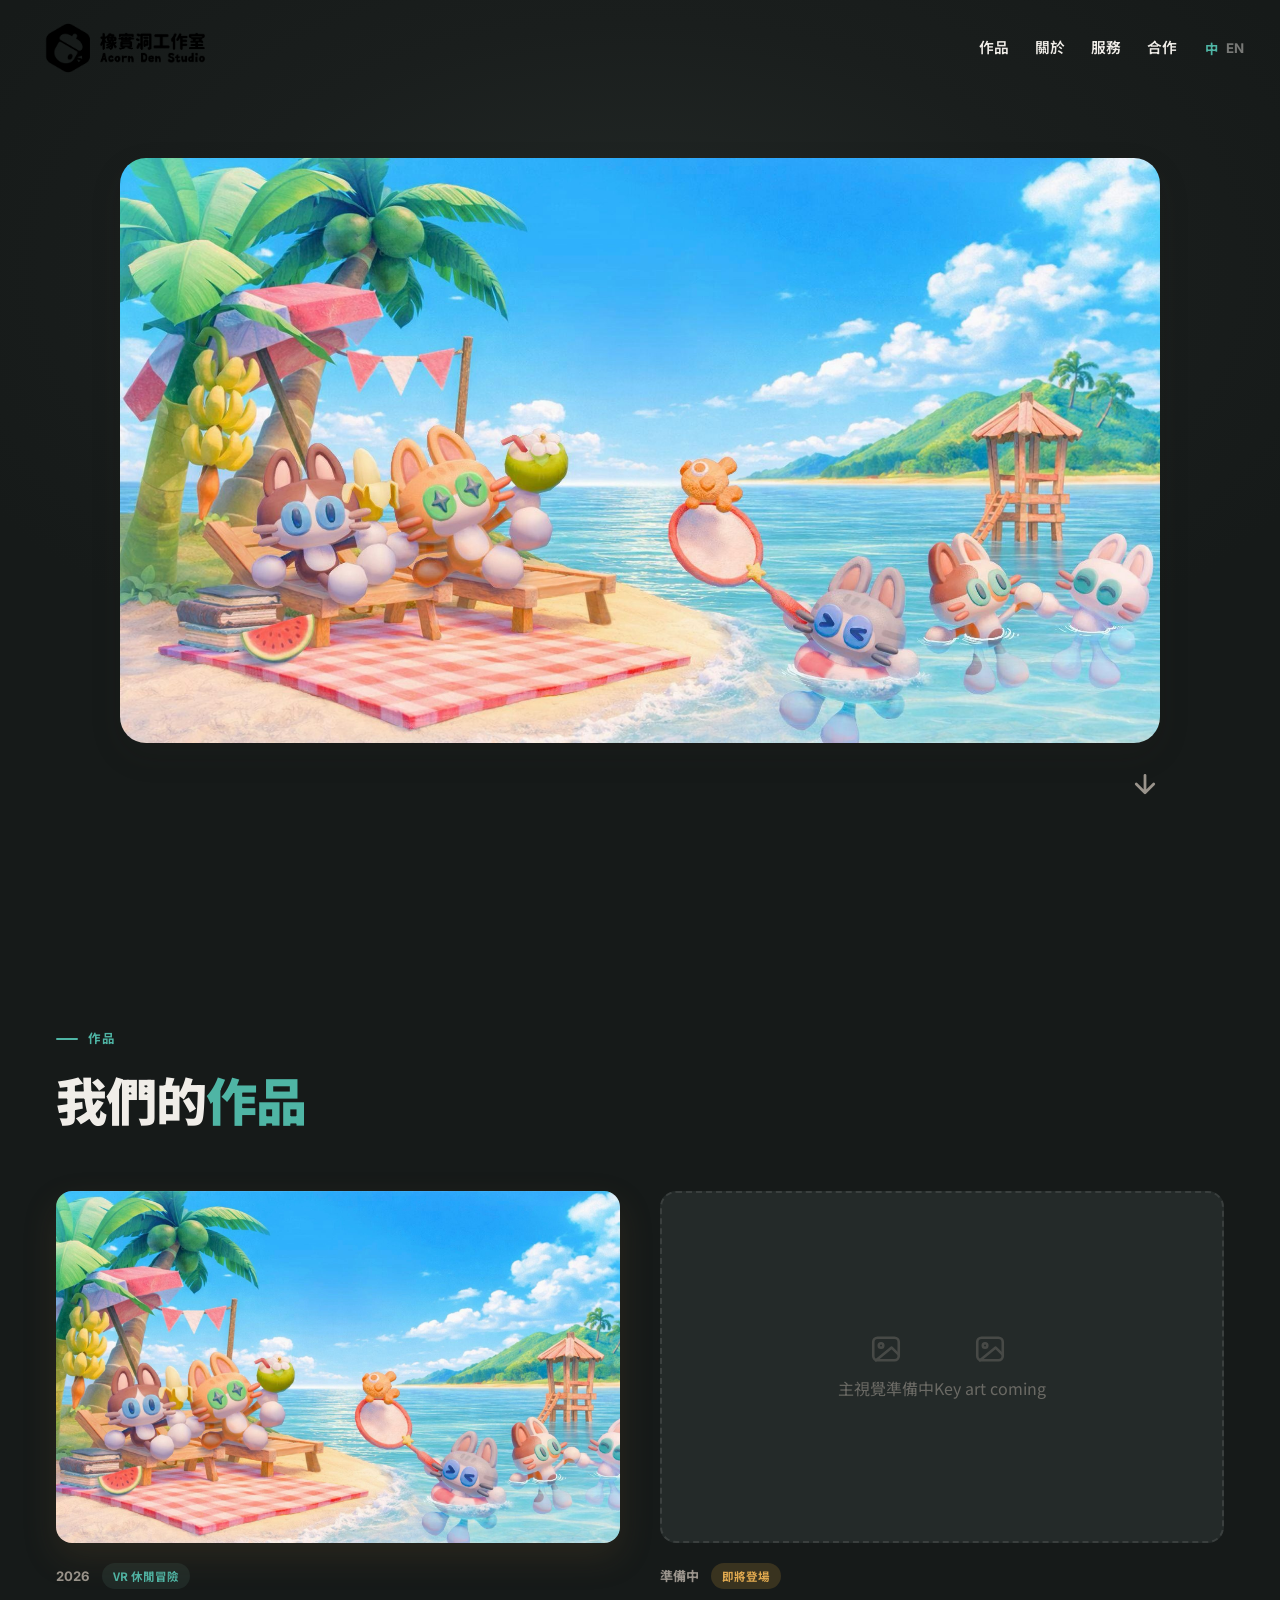
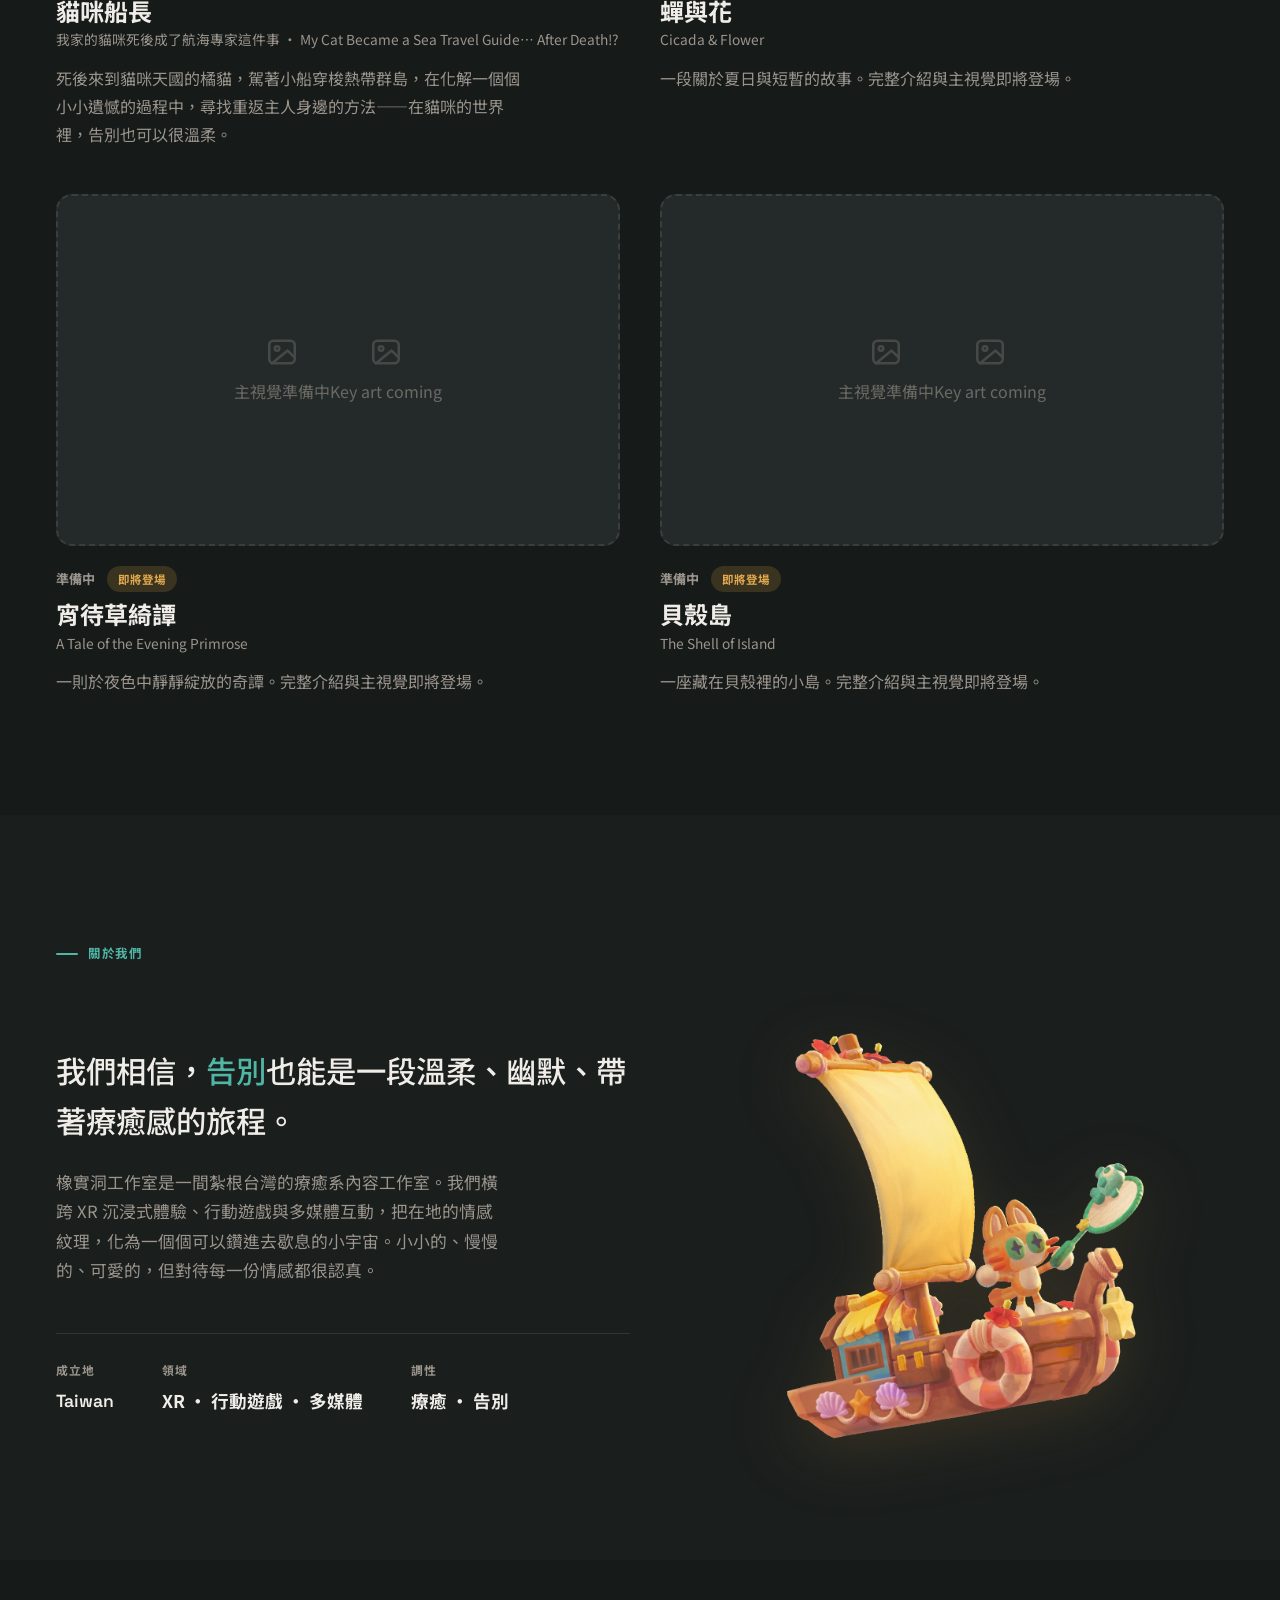
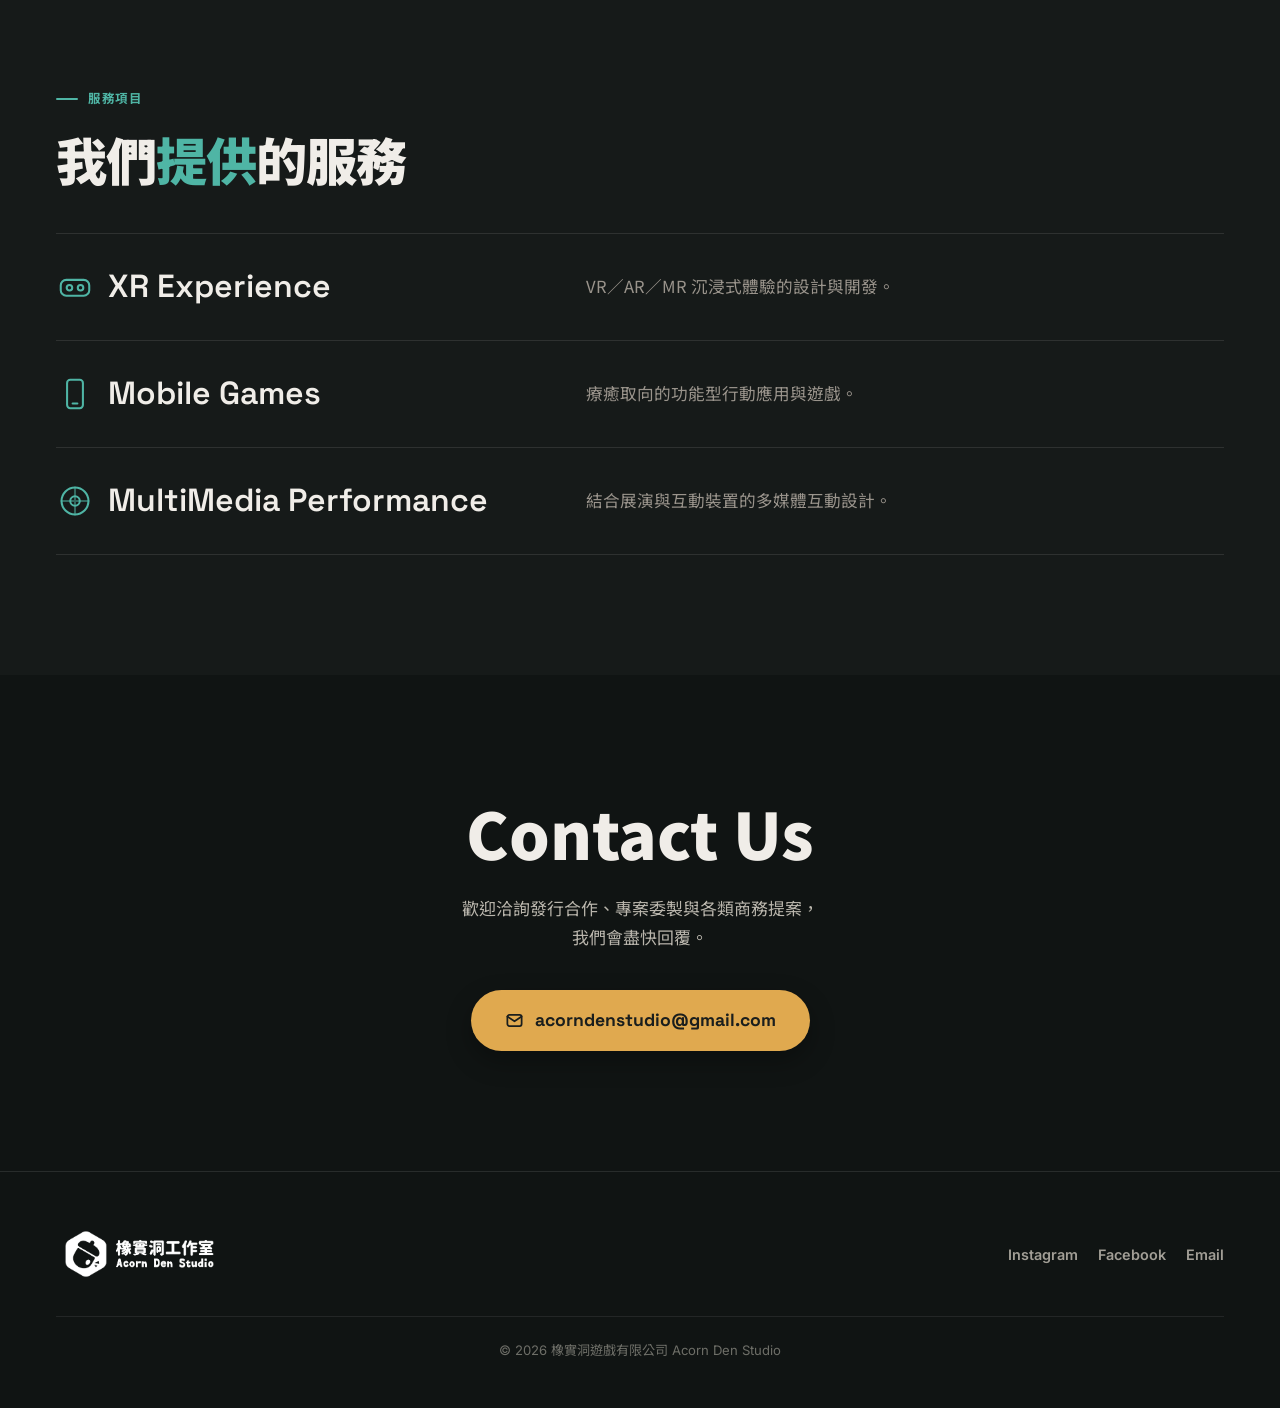
==== index.html @ 554ef085 "first upload" ====
<!DOCTYPE html>
<html lang="zh-Hant">
<head>
<meta charset="UTF-8">
<meta name="viewport" content="width=device-width, initial-scale=1.0">
<title>橡實洞工作室 Acorn Den Studio</title>
<link rel="preconnect" href="https://fonts.googleapis.com">
<link rel="preconnect" href="https://fonts.gstatic.com" crossorigin>
<link href="https://fonts.googleapis.com/css2?family=Space+Grotesk:wght@400;500;600;700&family=Inter:wght@400;500;600;700&family=Noto+Sans+TC:wght@400;500;700;900&display=swap" rel="stylesheet">
<style>
  :root{
    --clay:#1A1E1D;
    --clay-deep:#161A19;
    --card:#242A29;
    --ink:#F0EDE8;
    --ink-soft:#9A948C;
    --coral:#4FB5A5;
    --sea:#4FB5A5;
    --sun:#E0A94F;
    --line:rgba(255,255,255,.10);
    --disp:"Space Grotesk","Noto Sans TC",sans-serif;
    --han:"Noto Sans TC","Inter",sans-serif;
    --body:"Inter","Noto Sans TC",sans-serif;
  }
  *{margin:0;padding:0;box-sizing:border-box}
  html{scroll-behavior:smooth}
  body{font-family:var(--body);background:var(--clay);color:var(--ink);line-height:1.75;-webkit-font-smoothing:antialiased;overflow-x:hidden}
  .zh{font-family:var(--han)}
  h2.big.zh,h2.big .zh{font-family:var(--han);font-weight:900;letter-spacing:-.02em}
  .works-title.zh,.works-title .zh{font-family:var(--han);font-weight:900}
  .work h3.zh,.srow h3.zh{font-family:var(--han);font-weight:700}
  .about-meta .v.zh{font-family:var(--han);font-weight:900}
  .contact h2.zh{font-family:var(--han);font-weight:900}
  body[data-lang="en"] .zh{display:none}
  body[data-lang="zh"] .en{display:none}
  body[data-lang="en"]{font-family:var(--body)}
  ::selection{background:var(--coral);color:#fff}
  a{color:inherit;text-decoration:none}
  h1,h2,h3{line-height:1.18;font-weight:600}
  .wrap{max-width:1240px;margin:0 auto;padding:0 36px}

  /* NAV */
  nav{position:fixed;top:0;left:0;right:0;z-index:100;padding:18px 36px;transition:background .4s,box-shadow .4s,padding .4s}
  nav.solid{background:rgba(26,30,29,.85);backdrop-filter:blur(10px);box-shadow:0 1px 0 var(--line);padding:12px 36px}
  .nav-inner{width:min(100%,1296px);margin:0 auto;display:flex;align-items:center;justify-content:space-between}
  .brand img{height:60px;width:auto;display:block;transition:height .4s}
  nav.solid .brand img{height:48px}
  .nav-r{display:flex;align-items:center;gap:28px}
  .nav-links{display:flex;gap:26px}
  .nav-links a{font-weight:600;font-size:.92rem;color:var(--ink);position:relative;padding:3px 0}
  .nav-links a::after{content:"";position:absolute;left:0;bottom:-1px;width:0;height:2px;background:var(--coral);border-radius:2px;transition:width .3s}
  .nav-links a:hover::after{width:100%}
  .lang{display:flex;gap:8px;font-weight:700;font-size:.82rem}
  .lang button{background:none;border:none;cursor:pointer;color:var(--ink);opacity:.45;font-family:var(--body);font-weight:700;padding:0;transition:opacity .25s}
  .lang button.on{opacity:1;color:var(--coral)}

  /* HERO：中央大圖，靠近標題列 */
  .hero{
    min-height:100vh;display:flex;flex-direction:column;align-items:center;justify-content:center;
    padding:96px 36px 40px;position:relative;
    background:
      radial-gradient(60% 50% at 50% 30%, #232927 0%, var(--clay) 55%, var(--clay-deep) 100%);
  }
  .hero-stage{width:min(100%,1040px);margin:0 auto}
  /* 中央大圖 */
  .showcase{
    position:relative;width:100%;border-radius:26px;overflow:hidden;
    box-shadow:0 12px 32px rgba(51,39,30,.12);
    aspect-ratio:16/9;
    background:#8fcfe8 url('assets/captain_cat_beach.png') center/cover no-repeat;
  }
  .showcase .sc-logo{position:absolute;left:5.5%;bottom:11%;width:min(36%,340px);z-index:2;filter:drop-shadow(0 4px 14px rgba(30,20,14,.45))}
  /* 下滑箭頭，靠圖右邊，不圈起來 */
  .hero-arrow{display:flex;justify-content:flex-end;margin-top:26px}
  .hero-arrow a{display:inline-flex;color:var(--ink-soft);transition:color .3s,transform .3s}
  .hero-arrow a:hover{color:var(--coral);transform:translateY(3px)}
  .hero-arrow svg{width:30px;height:30px;animation:bob 1.9s ease-in-out infinite}
  @keyframes bob{0%,100%{transform:translateY(0)}50%{transform:translateY(5px)}}

  /* 段落骨架 */
  .sec{padding:120px 0;position:relative}
  .kicker{display:inline-flex;align-items:center;gap:10px;font-weight:700;font-size:.78rem;letter-spacing:.14em;text-transform:uppercase;color:var(--coral);margin-bottom:1.2rem}
  .kicker::before{content:"";width:22px;height:2px;background:var(--coral);border-radius:2px}
  h2.big{font-family:var(--disp);font-size:clamp(2rem,4vw,3.2rem);font-weight:600;letter-spacing:-.03em}
  h2.big.zh,h2.big .zh{font-family:var(--han)}
  h2.big .accent{color:var(--coral)}

  /* WORKS：四格兩兩並排（參考 Rayark News 排版） */
  .works{background:var(--clay-deep)}
  .works-head{margin-bottom:56px}
  .works-title{font-family:var(--disp);font-size:clamp(3rem,7vw,5.6rem);font-weight:700;letter-spacing:-.02em;line-height:1}
  .works-title.zh,.works-title .zh{font-family:var(--han)}
  .work-grid{display:grid;grid-template-columns:1fr 1fr;gap:46px 40px}
  .work{display:flex;flex-direction:column}
  .work-thumb{width:100%;aspect-ratio:16/10;border-radius:16px;overflow:hidden;position:relative;box-shadow:0 14px 34px rgba(120,90,50,.2);transition:transform .4s cubic-bezier(.34,1.3,.64,1),box-shadow .4s}
  .work:hover .work-thumb{transform:translateY(-6px);box-shadow:0 22px 44px rgba(120,90,50,.3)}
  .work-thumb .img{position:absolute;inset:0;background-size:cover;background-position:center}
  .work-thumb.cc .img{background-image:url('assets/captain_cat_beach.png');background-color:#8fcfe8}
  .work-thumb .logo-on{position:absolute;left:6%;bottom:9%;width:min(46%,220px);z-index:2;filter:drop-shadow(0 3px 10px rgba(30,20,14,.4))}
  /* 待製作縮圖 */
  .work-thumb.tba{background:var(--card);border:2px dashed var(--line);display:flex;align-items:center;justify-content:center;box-shadow:none}
  .work:hover .work-thumb.tba{transform:translateY(-6px);border-color:var(--coral)}
  .work-thumb.tba .ph{font-family:var(--han);color:var(--ink-soft);opacity:.6;font-size:1rem;display:flex;flex-direction:column;align-items:center;gap:8px}
  .work-thumb.tba .ph svg{width:34px;height:34px;opacity:.5}

  .work-meta{display:flex;align-items:center;gap:12px;margin-top:20px;margin-bottom:8px}
  .work-meta .date{font-weight:700;font-size:.82rem;color:var(--ink-soft)}
  .work-meta .tag{font-weight:700;font-size:.72rem;color:var(--sea);background:rgba(94,140,125,.14);padding:3px 11px;border-radius:100px}
  .work-meta .tag.soon{color:var(--sun);background:rgba(240,178,63,.16)}
  .work h3{font-family:var(--disp);font-size:1.5rem;font-weight:700;margin-bottom:2px}
  .work h3.zh{font-family:var(--han)}
  .work .romaji{font-family:var(--han);font-size:.86rem;color:var(--ink-soft);margin-bottom:12px}
  .work .desc{color:var(--ink-soft);font-size:1rem;max-width:52ch}

  /* ABOUT */
  .about-grid{display:grid;grid-template-columns:1.1fr 1fr;gap:72px;align-items:center;margin-top:2.4rem}
  .about-lead{font-family:var(--han);font-size:clamp(1.35rem,2.4vw,1.9rem);line-height:1.65;font-weight:500}
  body[data-lang="en"] .about-lead{font-family:var(--disp);font-weight:500}
  .about-lead .hl{color:var(--coral)}
  .about-grid p.sub{color:var(--ink-soft);font-size:1.05rem;margin-top:1.4rem;max-width:50ch}
  .about-visual{display:flex;justify-content:center}
  .about-char{width:min(82%,380px);filter:drop-shadow(0 18px 30px rgba(120,90,50,.3));animation:bobf 6s ease-in-out infinite}
  @keyframes bobf{0%,100%{transform:translateY(0)}50%{transform:translateY(-12px)}}
  .about-meta{display:flex;gap:48px;flex-wrap:wrap;margin-top:3rem;padding-top:26px;border-top:1px solid var(--line)}
  .about-meta .k{font-size:.74rem;letter-spacing:.1em;text-transform:uppercase;color:var(--ink-soft);font-weight:700;margin-bottom:5px}
  .about-meta .v{font-family:var(--disp);font-weight:600;font-size:1.1rem}
  .about-meta .v.zh{font-family:var(--han);font-weight:700}

  /* STUDIO */
  .studio-list{margin-top:2.4rem}
  .srow{display:grid;grid-template-columns:1fr 1.3fr;gap:40px;align-items:center;padding:34px 0;border-top:1px solid var(--line);transition:padding-left .35s}
  .srow:last-child{border-bottom:1px solid var(--line)}
  .srow:hover{padding-left:12px}
  .srow h3{font-family:var(--disp);font-size:clamp(1.4rem,2.6vw,2rem);font-weight:600;display:flex;align-items:center;gap:14px}
  .srow h3.zh{font-family:var(--han)}
  .srow h3 .ic{width:38px;height:38px;flex:none;color:var(--coral)}
  .srow p{color:var(--ink-soft);font-size:1.04rem;max-width:46ch}

  /* CONTACT */
  .contact{background:#101413;color:var(--ink);text-align:center}
  .contact h2{font-family:var(--disp);font-size:clamp(2.2rem,5vw,4rem);font-weight:700;margin-bottom:1.4rem;color:var(--ink)}
  .contact h2.zh{font-family:var(--han)}
  .contact h2 .sun{color:var(--sun)}
  .contact p{color:rgba(251,244,231,.72);max-width:40ch;margin:0 auto 2.4rem;font-size:1.06rem}
  .contact .mail{display:inline-flex;align-items:center;gap:11px;background:var(--sun);color:#1A1E1D;font-family:var(--disp);font-weight:700;font-size:1.1rem;padding:15px 34px;border-radius:100px;transition:transform .35s cubic-bezier(.34,1.5,.64,1),box-shadow .35s;box-shadow:0 10px 26px rgba(0,0,0,.3)}
  .contact .mail:hover{transform:translateY(-3px);box-shadow:0 16px 34px rgba(0,0,0,.4)}
  .contact .mail svg{width:19px;height:19px}

  /* FOOTER */
  footer{background:#101413;padding:54px 0 46px;border-top:1px solid rgba(255,255,255,.1)}
  .foot{display:flex;justify-content:space-between;align-items:center;flex-wrap:wrap;gap:24px}
  .foot .flogo img{height:56px;width:auto;display:block}
  .foot .social{display:flex;gap:20px}
  .foot .social a{color:rgba(251,244,231,.62);font-size:.9rem;font-weight:600;transition:color .25s}
  .foot .social a:hover{color:var(--sun)}
  .foot .copy{color:rgba(251,244,231,.4);font-size:.82rem;width:100%;text-align:center;margin-top:10px;border-top:1px solid rgba(255,255,255,.08);padding-top:22px}

  .reveal{opacity:0;transform:translateY(28px);transition:opacity .9s ease,transform .9s cubic-bezier(.22,.61,.36,1)}
  .reveal.in{opacity:1;transform:none}
  .reveal.delay{transition-delay:.16s}

  @media(max-width:880px){
    nav,.wrap{padding-left:20px;padding-right:20px}
    .nav-links{display:none}
    .sec{padding:80px 0}
    .showcase{aspect-ratio:4/3}
    .work-grid{grid-template-columns:1fr;gap:40px}
    .about-grid{grid-template-columns:1fr;gap:40px}
    .about-visual{order:-1}
    .srow{grid-template-columns:1fr;gap:10px}
  }
  @media(prefers-reduced-motion:reduce){*{animation:none!important;scroll-behavior:auto!important}.reveal{opacity:1;transform:none;transition:none}}
  :focus-visible{outline:3px solid var(--coral);outline-offset:3px;border-radius:5px}
</style>
</head>
<body data-lang="zh">

<nav id="nav">
  <div class="nav-inner">
  <a href="#top" class="brand">
    <img id="navlogo" src="assets/logo_h_dark.png" alt="橡實洞工作室 Acorn Den Studio">
  </a>
  <div class="nav-r">
    <div class="nav-links">
      <a href="#works"><span class="zh">作品</span><span class="en">Works</span></a>
      <a href="#about"><span class="zh">關於</span><span class="en">About</span></a>
      <a href="#studio"><span class="zh">服務</span><span class="en">Studio</span></a>
      <a href="#contact"><span class="zh">合作</span><span class="en">Contact</span></a>
    </div>
    <div class="lang">
      <button id="z" class="on" onclick="setLang('zh')">中</button>
      <button id="e" onclick="setLang('en')">EN</button>
    </div>
  </div>
  </div>
</nav>

<!-- ===== HERO：中央大圖 ===== -->
<header class="hero" id="top">
  <div class="hero-stage">
    <div class="showcase reveal"></div>
    <div class="hero-arrow">
      <a href="#works" aria-label="往下看作品">
        <svg viewBox="0 0 24 24" fill="none" stroke="currentColor" stroke-width="2.2" stroke-linecap="round" stroke-linejoin="round"><path d="M12 5v14M19 12l-7 7-7-7"/></svg>
      </a>
    </div>
  </div>
</header>

<!-- ===== WORKS：四格兩兩並排 ===== -->
<section class="sec works" id="works">
  <div class="wrap">
    <div class="works-head reveal">
      <span class="kicker"><span class="zh">作品</span><span class="en">Works</span></span>
      <h2 class="big"><span class="zh">我們的<span class="accent">作品</span></span><span class="en">Our <span class="accent">Works</span></span></h2>
    </div>

    <div class="work-grid">
      <!-- 1. 貓咪船長 -->
      <article class="work reveal">
        <div class="work-thumb cc"><div class="img"></div><img class="logo-on" src="assets/captain_cat_logo_shadow.png" alt=""></div>
        <div class="work-meta"><span class="date">2026</span><span class="tag zh">VR 休閒冒險</span><span class="tag en">VR Cozy Adventure</span></div>
        <h3 class="zh">貓咪船長</h3><h3 class="en">Captain Cat</h3>
        <p class="romaji">我家的貓咪死後成了航海專家這件事 · My Cat Became a Sea Travel Guide… After Death!?</p>
        <p class="desc zh">死後來到貓咪天國的橘貓，駕著小船穿梭熱帶群島，在化解一個個小小遺憾的過程中，尋找重返主人身邊的方法——在貓咪的世界裡，告別也可以很溫柔。</p>
        <p class="desc en">An orange cat wakes in a sun-soaked feline heaven and sails between tropical islands, easing one small regret after another — searching for the way home. Here, even goodbye can be gentle.</p>
      </article>

      <!-- 2. 蟬與花 -->
      <article class="work reveal">
        <div class="work-thumb tba"><span class="ph zh"><svg viewBox="0 0 24 24" fill="none" stroke="currentColor" stroke-width="1.8" stroke-linecap="round" stroke-linejoin="round"><rect x="3" y="4" width="18" height="16" rx="3"/><circle cx="8.5" cy="9.5" r="1.6"/><path d="M21 16l-5-5L5 20"/></svg>主視覺準備中</span><span class="ph en"><svg viewBox="0 0 24 24" fill="none" stroke="currentColor" stroke-width="1.8" stroke-linecap="round" stroke-linejoin="round"><rect x="3" y="4" width="18" height="16" rx="3"/><circle cx="8.5" cy="9.5" r="1.6"/><path d="M21 16l-5-5L5 20"/></svg>Key art coming</span></div>
        <div class="work-meta"><span class="date zh">準備中</span><span class="date en">In progress</span><span class="tag soon zh">即將登場</span><span class="tag soon en">Coming soon</span></div>
        <h3 class="zh">蟬與花</h3><h3 class="en">Cicada &amp; Flower</h3>
        <p class="romaji">Cicada &amp; Flower</p>
        <p class="desc zh">一段關於夏日與短暫的故事。完整介紹與主視覺即將登場。</p>
        <p class="desc en">A story about summer, and things that don't last. Full details and key art coming soon.</p>
      </article>

      <!-- 3. 宵待草綺譚 -->
      <article class="work reveal">
        <div class="work-thumb tba"><span class="ph zh"><svg viewBox="0 0 24 24" fill="none" stroke="currentColor" stroke-width="1.8" stroke-linecap="round" stroke-linejoin="round"><rect x="3" y="4" width="18" height="16" rx="3"/><circle cx="8.5" cy="9.5" r="1.6"/><path d="M21 16l-5-5L5 20"/></svg>主視覺準備中</span><span class="ph en"><svg viewBox="0 0 24 24" fill="none" stroke="currentColor" stroke-width="1.8" stroke-linecap="round" stroke-linejoin="round"><rect x="3" y="4" width="18" height="16" rx="3"/><circle cx="8.5" cy="9.5" r="1.6"/><path d="M21 16l-5-5L5 20"/></svg>Key art coming</span></div>
        <div class="work-meta"><span class="date zh">準備中</span><span class="date en">In progress</span><span class="tag soon zh">即將登場</span><span class="tag soon en">Coming soon</span></div>
        <h3 class="zh">宵待草綺譚</h3><h3 class="en">Yoimachigusa</h3>
        <p class="romaji">A Tale of the Evening Primrose</p>
        <p class="desc zh">一則於夜色中靜靜綻放的奇譚。完整介紹與主視覺即將登場。</p>
        <p class="desc en">A strange, tender tale that blooms only after dark. Full details and key art coming soon.</p>
      </article>

      <!-- 4. 貝殼島 -->
      <article class="work reveal">
        <div class="work-thumb tba"><span class="ph zh"><svg viewBox="0 0 24 24" fill="none" stroke="currentColor" stroke-width="1.8" stroke-linecap="round" stroke-linejoin="round"><rect x="3" y="4" width="18" height="16" rx="3"/><circle cx="8.5" cy="9.5" r="1.6"/><path d="M21 16l-5-5L5 20"/></svg>主視覺準備中</span><span class="ph en"><svg viewBox="0 0 24 24" fill="none" stroke="currentColor" stroke-width="1.8" stroke-linecap="round" stroke-linejoin="round"><rect x="3" y="4" width="18" height="16" rx="3"/><circle cx="8.5" cy="9.5" r="1.6"/><path d="M21 16l-5-5L5 20"/></svg>Key art coming</span></div>
        <div class="work-meta"><span class="date zh">準備中</span><span class="date en">In progress</span><span class="tag soon zh">即將登場</span><span class="tag soon en">Coming soon</span></div>
        <h3 class="zh">貝殼島</h3><h3 class="en">The Shell of Island</h3>
        <p class="romaji">The Shell of Island</p>
        <p class="desc zh">一座藏在貝殼裡的小島。完整介紹與主視覺即將登場。</p>
        <p class="desc en">A little island tucked inside a shell. Full details and key art coming soon.</p>
      </article>
    </div>
  </div>
</section>

<!-- ===== ABOUT ===== -->
<section class="sec" id="about">
  <div class="wrap">
    <span class="kicker reveal"><span class="zh">關於我們</span><span class="en">About us</span></span>
    <div class="about-grid">
      <div class="reveal">
        <p class="about-lead zh">我們相信，<span class="hl">告別</span>也能是一段溫柔、幽默、帶著療癒感的旅程。</p>
        <p class="about-lead en">We believe even a <span class="hl">farewell</span> can be tender, funny, and quietly healing.</p>
        <p class="sub zh">橡實洞工作室是一間紮根台灣的療癒系內容工作室。我們橫跨 XR 沉浸式體驗、行動遊戲與多媒體互動，把在地的情感紋理，化為一個個可以鑽進去歇息的小宇宙。小小的、慢慢的、可愛的，但對待每一份情感都很認真。</p>
        <p class="sub en">Acorn Den Studio is a healing-focused content studio rooted in Taiwan, working across XR experiences, mobile games, and multimedia. We turn local emotional texture into little worlds you can burrow into and rest — small, slow, adorable, yet serious about every feeling we hold.</p>
        <div class="about-meta">
          <div><div class="k zh">成立地</div><div class="k en">Based in</div><div class="v">Taiwan</div></div>
          <div><div class="k zh">領域</div><div class="k en">Field</div><div class="v zh">XR · 行動遊戲 · 多媒體</div><div class="v en">XR · Mobile · Multimedia</div></div>
          <div><div class="k zh">調性</div><div class="k en">Tone</div><div class="v zh">療癒 · 告別</div><div class="v en">Healing · Farewell</div></div>
        </div>
      </div>
      <div class="about-visual reveal delay">
        <img class="about-char" src="assets/captain_cat_char.png" alt="貓咪船長角色 / Captain Cat character">
      </div>
    </div>
  </div>
</section>

<!-- ===== STUDIO ===== -->
<section class="sec works" id="studio">
  <div class="wrap">
    <span class="kicker reveal"><span class="zh">服務項目</span><span class="en">What we do</span></span>
    <h2 class="big reveal"><span class="zh">我們<span class="accent">提供</span>的服務</span><span class="en">What we <span class="accent">offer</span></span></h2>
    <div class="studio-list reveal">
      <div class="srow">
        <h3><svg class="ic" viewBox="0 0 48 48" fill="none" stroke="currentColor" stroke-width="2.6" stroke-linecap="round" stroke-linejoin="round"><rect x="6" y="15" width="36" height="20" rx="7"/><circle cx="17" cy="25" r="3.5"/><circle cx="31" cy="25" r="3.5"/></svg>XR Experience</h3>
        <p class="zh">VR／AR／MR 沉浸式體驗的設計與開發。</p>
        <p class="en">Design and development of immersive VR / AR / MR experiences.</p>
      </div>
      <div class="srow">
        <h3><svg class="ic" viewBox="0 0 48 48" fill="none" stroke="currentColor" stroke-width="2.6" stroke-linecap="round" stroke-linejoin="round"><rect x="14" y="6" width="20" height="36" rx="4"/><path d="M21 36h6"/></svg>Mobile Games</h3>
        <p class="zh">療癒取向的功能型行動應用與遊戲。</p>
        <p class="en">Healing-oriented mobile games and functional apps.</p>
      </div>
      <div class="srow">
        <h3><svg class="ic" viewBox="0 0 48 48" fill="none" stroke="currentColor" stroke-width="2.6" stroke-linecap="round" stroke-linejoin="round"><circle cx="24" cy="24" r="17"/><path d="M24 7v34M7 24h34" opacity=".5"/><circle cx="24" cy="24" r="6"/></svg>MultiMedia Performance</h3>
        <p class="zh">結合展演與互動裝置的多媒體互動設計。</p>
        <p class="en">Multimedia and interactive design for exhibitions and live performance.</p>
      </div>
    </div>
  </div>
</section>

<!-- ===== CONTACT ===== -->
<section class="sec contact" id="contact">
  <div class="wrap reveal">
    <h2 class="en">Contact Us</h2>
    <h2 class="zh">Contact Us</h2>
    <p class="zh">歡迎洽詢發行合作、專案委製與各類商務提案，我們會盡快回覆。</p>
    <p class="en">For publishing, commissioned projects, and business enquiries — we'll get back to you shortly.</p>
    <a href="mailto:acorndenstudio@gmail.com" class="mail">
      <svg viewBox="0 0 24 24" fill="none" stroke="currentColor" stroke-width="2.2" stroke-linecap="round" stroke-linejoin="round"><rect x="3" y="5" width="18" height="14" rx="2.5"/><path d="M3 7l9 6 9-6"/></svg>
      acorndenstudio@gmail.com
    </a>
  </div>
</section>

<footer>
  <div class="wrap foot">
    <a href="#top" class="flogo"><img src="assets/logo_h_white.png" alt="橡實洞工作室 Acorn Den Studio"></a>
    <div class="social">
      <a href="#">Instagram</a><a href="#">Facebook</a><a href="mailto:acorndenstudio@gmail.com">Email</a>
    </div>
    <div class="copy">© 2026 橡實洞遊戲有限公司 Acorn Den Studio</div>
  </div>
</footer>

<script>
  const z=document.getElementById('z'), e=document.getElementById('e');
  function setLang(l){document.body.setAttribute('data-lang',l);document.documentElement.lang=(l==='zh')?'zh-Hant':'en';z.classList.toggle('on',l==='zh');e.classList.toggle('on',l==='en')}
  const nav=document.getElementById('nav');
  const sc=()=>nav.classList.toggle('solid',scrollY>40); addEventListener('scroll',sc); sc();
  const io=new IntersectionObserver(es=>{es.forEach(x=>{if(x.isIntersecting){x.target.classList.add('in');io.unobserve(x.target)}})},{threshold:.1,rootMargin:'0px 0px -7% 0px'});
  document.querySelectorAll('.reveal').forEach(el=>io.observe(el));
</script>
</body>
</html>
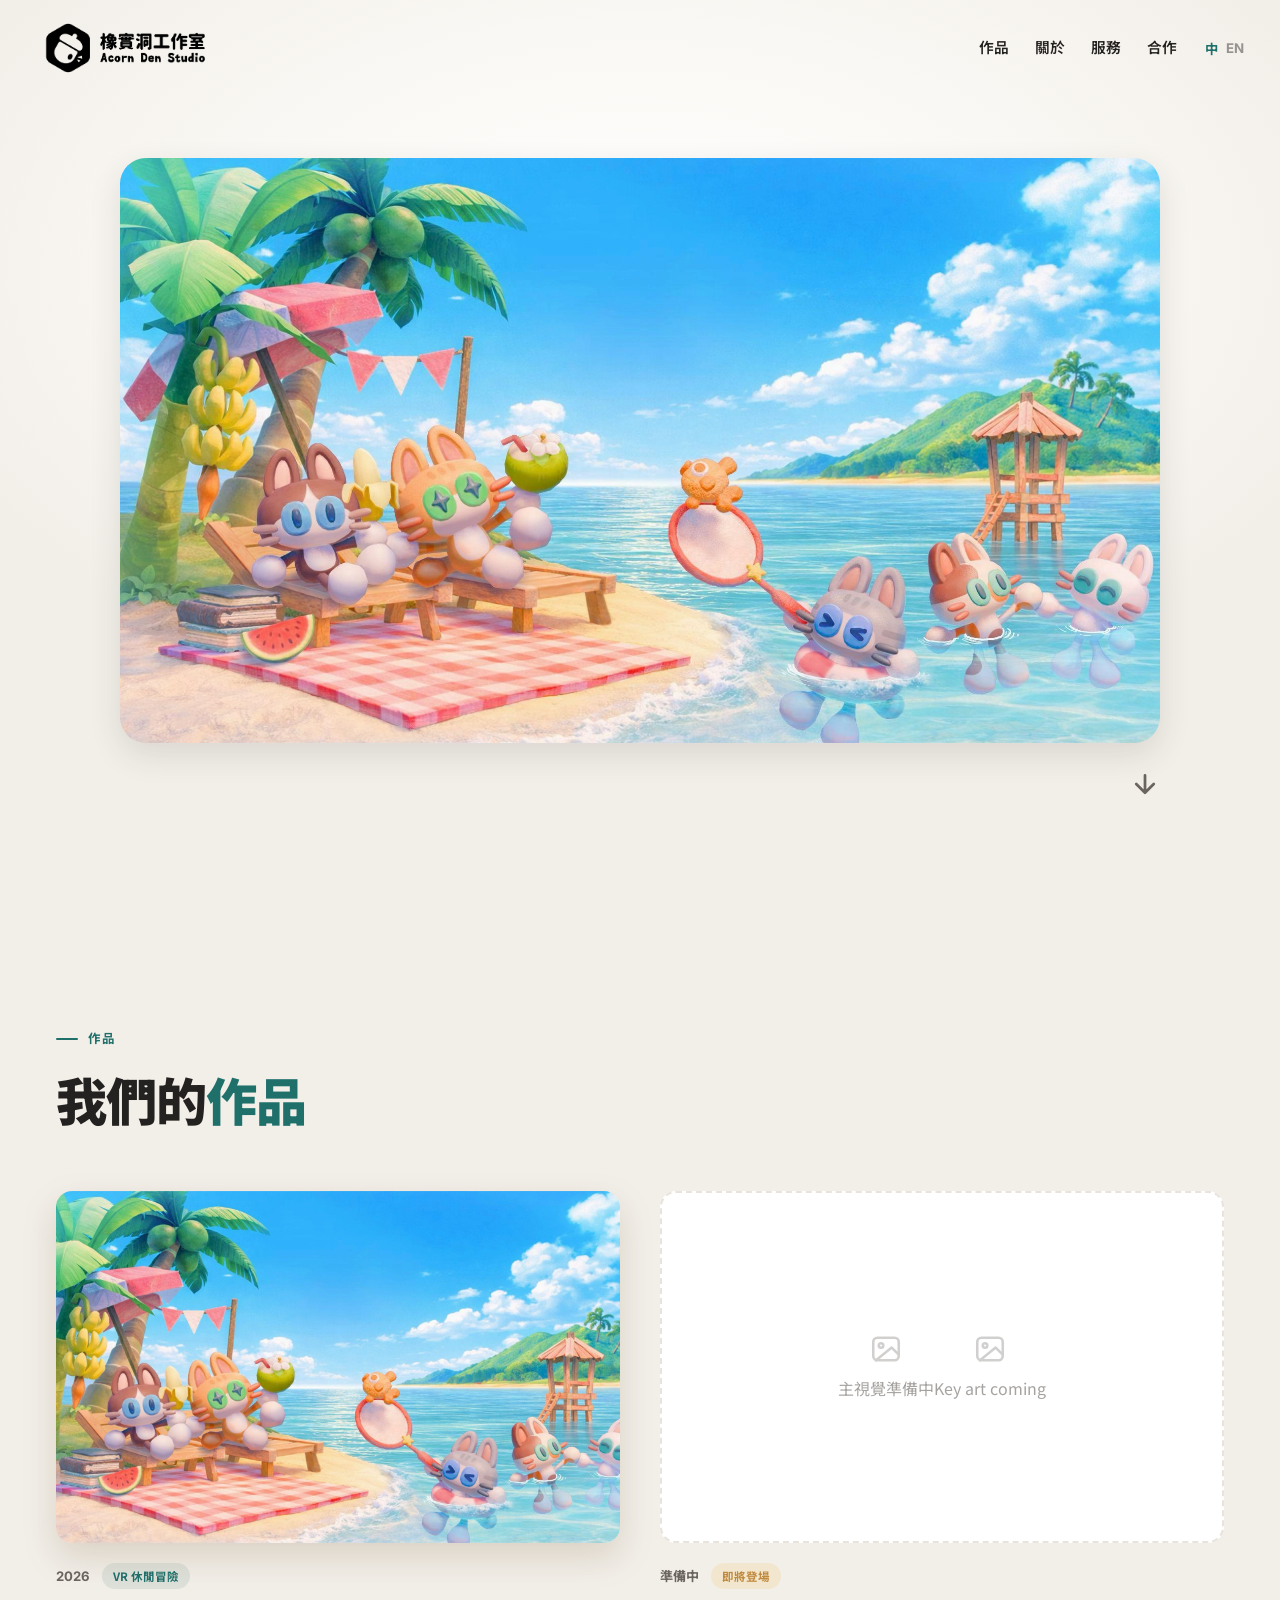
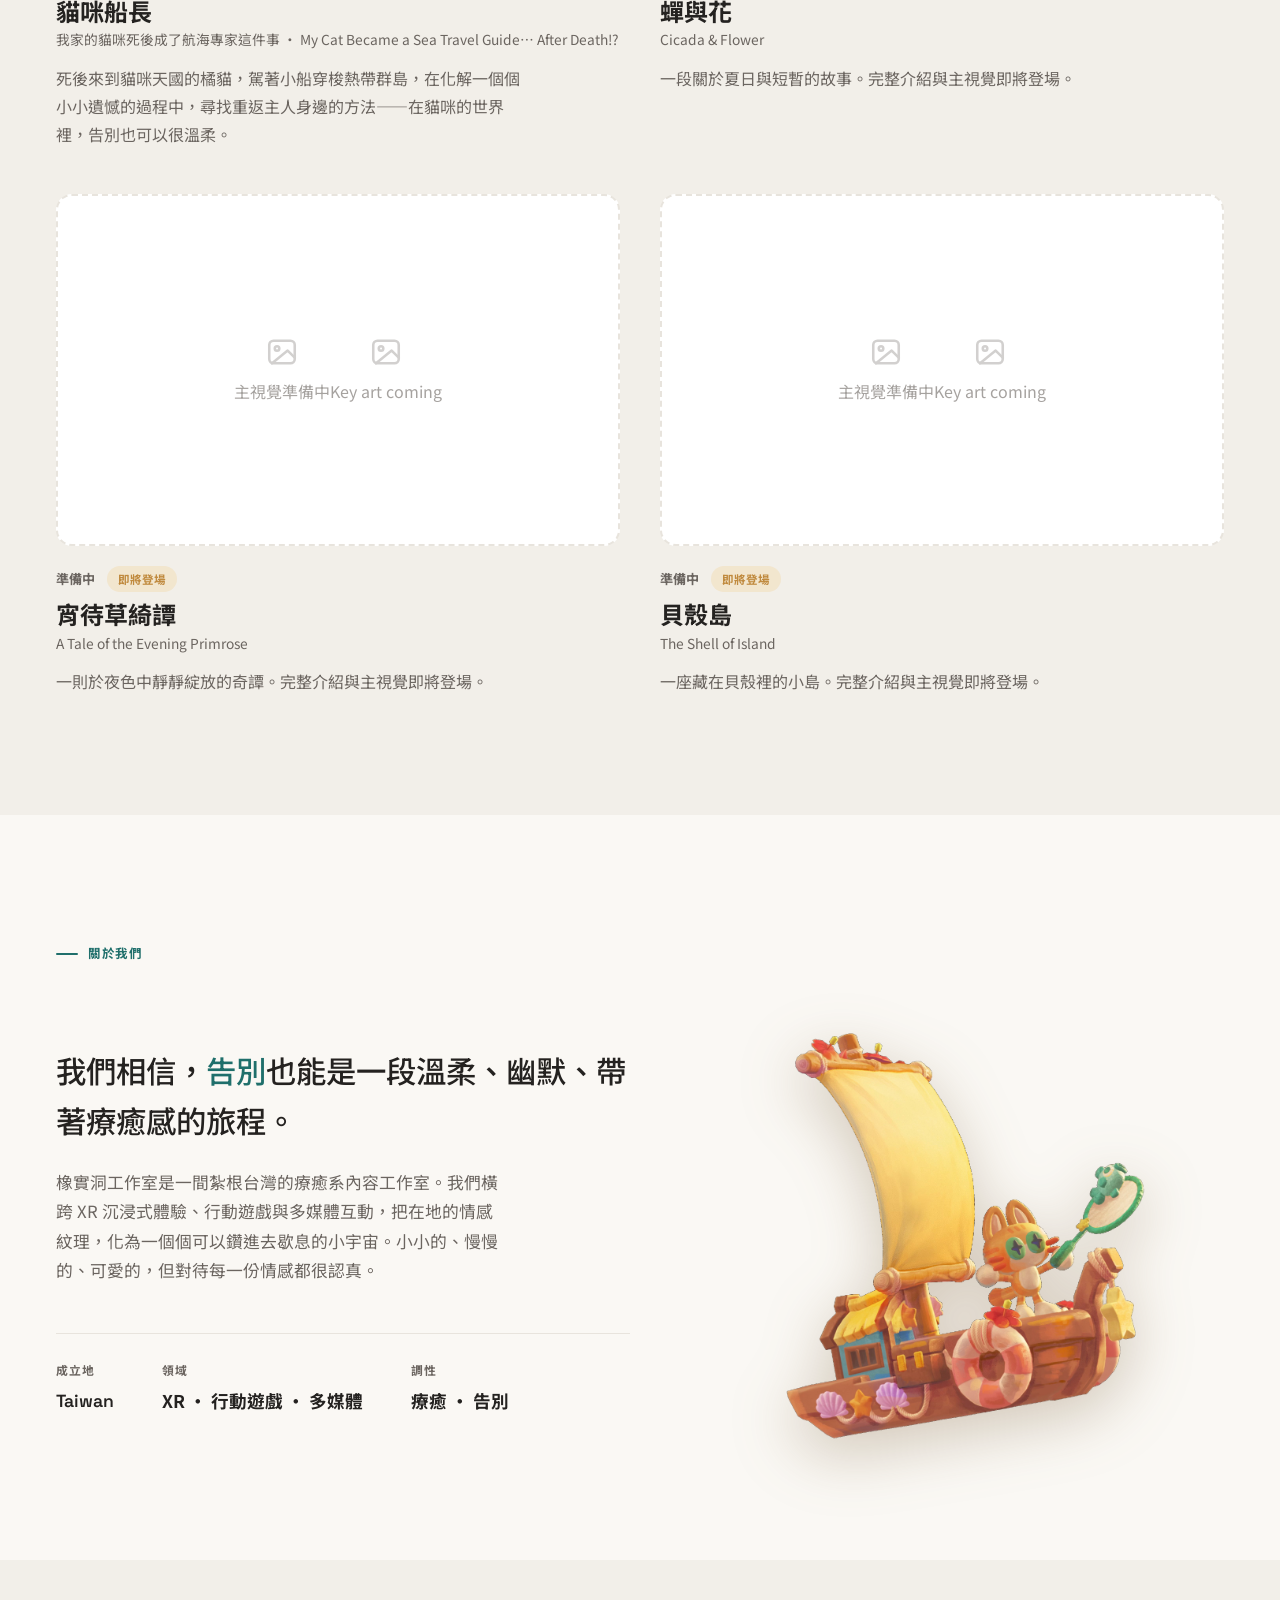
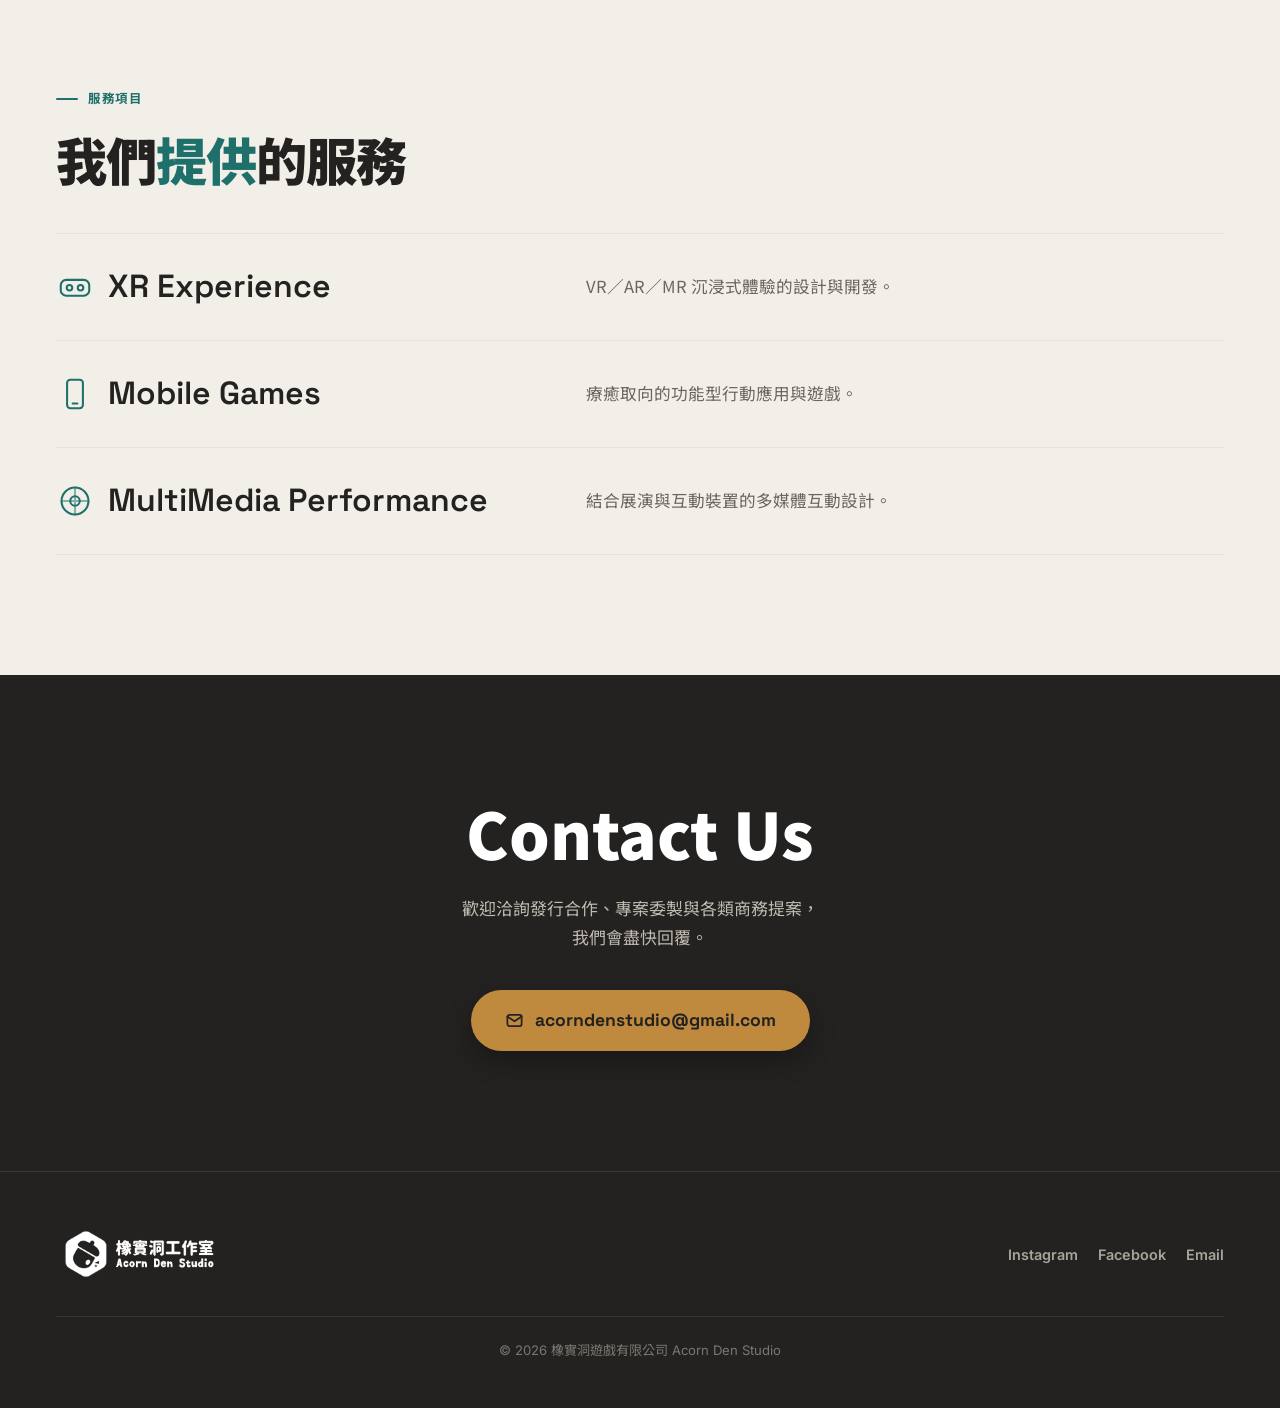
==== commit 34446f90: "updated" ====
--- a/index.html
+++ b/index.html
@@ -9,15 +9,15 @@
 <link href="https://fonts.googleapis.com/css2?family=Space+Grotesk:wght@400;500;600;700&family=Inter:wght@400;500;600;700&family=Noto+Sans+TC:wght@400;500;700;900&display=swap" rel="stylesheet">
 <style>
   :root{
-    --clay:#1A1E1D;
-    --clay-deep:#161A19;
-    --card:#242A29;
-    --ink:#F0EDE8;
-    --ink-soft:#9A948C;
-    --coral:#4FB5A5;
-    --sea:#4FB5A5;
-    --sun:#E0A94F;
-    --line:rgba(255,255,255,.10);
+    --clay:#FAF8F4;
+    --clay-deep:#F2EFE9;
+    --card:#FFFFFF;
+    --ink:#242220;
+    --ink-soft:#6B6560;
+    --coral:#1F6F6B;
+    --sea:#1F6F6B;
+    --sun:#C08A3E;
+    --line:#E8E4DD;
     --disp:"Space Grotesk","Noto Sans TC",sans-serif;
     --han:"Noto Sans TC","Inter",sans-serif;
     --body:"Inter","Noto Sans TC",sans-serif;
@@ -41,7 +41,7 @@
 
   /* NAV */
   nav{position:fixed;top:0;left:0;right:0;z-index:100;padding:18px 36px;transition:background .4s,box-shadow .4s,padding .4s}
-  nav.solid{background:rgba(26,30,29,.85);backdrop-filter:blur(10px);box-shadow:0 1px 0 var(--line);padding:12px 36px}
+  nav.solid{background:rgba(250,248,244,.85);backdrop-filter:blur(10px);box-shadow:0 1px 0 var(--line);padding:12px 36px}
   .nav-inner{width:min(100%,1296px);margin:0 auto;display:flex;align-items:center;justify-content:space-between}
   .brand img{height:60px;width:auto;display:block;transition:height .4s}
   nav.solid .brand img{height:48px}
@@ -59,7 +59,7 @@
     min-height:100vh;display:flex;flex-direction:column;align-items:center;justify-content:center;
     padding:96px 36px 40px;position:relative;
     background:
-      radial-gradient(60% 50% at 50% 30%, #232927 0%, var(--clay) 55%, var(--clay-deep) 100%);
+      radial-gradient(60% 50% at 50% 30%, #FFFFFF 0%, var(--clay) 55%, var(--clay-deep) 100%);
   }
   .hero-stage{width:min(100%,1040px);margin:0 auto}
   /* 中央大圖 */
@@ -137,17 +137,17 @@
   .srow p{color:var(--ink-soft);font-size:1.04rem;max-width:46ch}
 
   /* CONTACT */
-  .contact{background:#101413;color:var(--ink);text-align:center}
-  .contact h2{font-family:var(--disp);font-size:clamp(2.2rem,5vw,4rem);font-weight:700;margin-bottom:1.4rem;color:var(--ink)}
+  .contact{background:var(--ink);color:var(--card);text-align:center}
+  .contact h2{font-family:var(--disp);font-size:clamp(2.2rem,5vw,4rem);font-weight:700;margin-bottom:1.4rem;color:var(--card)}
   .contact h2.zh{font-family:var(--han)}
   .contact h2 .sun{color:var(--sun)}
   .contact p{color:rgba(251,244,231,.72);max-width:40ch;margin:0 auto 2.4rem;font-size:1.06rem}
-  .contact .mail{display:inline-flex;align-items:center;gap:11px;background:var(--sun);color:#1A1E1D;font-family:var(--disp);font-weight:700;font-size:1.1rem;padding:15px 34px;border-radius:100px;transition:transform .35s cubic-bezier(.34,1.5,.64,1),box-shadow .35s;box-shadow:0 10px 26px rgba(0,0,0,.3)}
+  .contact .mail{display:inline-flex;align-items:center;gap:11px;background:var(--sun);color:var(--ink);font-family:var(--disp);font-weight:700;font-size:1.1rem;padding:15px 34px;border-radius:100px;transition:transform .35s cubic-bezier(.34,1.5,.64,1),box-shadow .35s;box-shadow:0 10px 26px rgba(0,0,0,.3)}
   .contact .mail:hover{transform:translateY(-3px);box-shadow:0 16px 34px rgba(0,0,0,.4)}
   .contact .mail svg{width:19px;height:19px}
 
   /* FOOTER */
-  footer{background:#101413;padding:54px 0 46px;border-top:1px solid rgba(255,255,255,.1)}
+  footer{background:var(--ink);padding:54px 0 46px;border-top:1px solid rgba(255,255,255,.1)}
   .foot{display:flex;justify-content:space-between;align-items:center;flex-wrap:wrap;gap:24px}
   .foot .flogo img{height:56px;width:auto;display:block}
   .foot .social{display:flex;gap:20px}
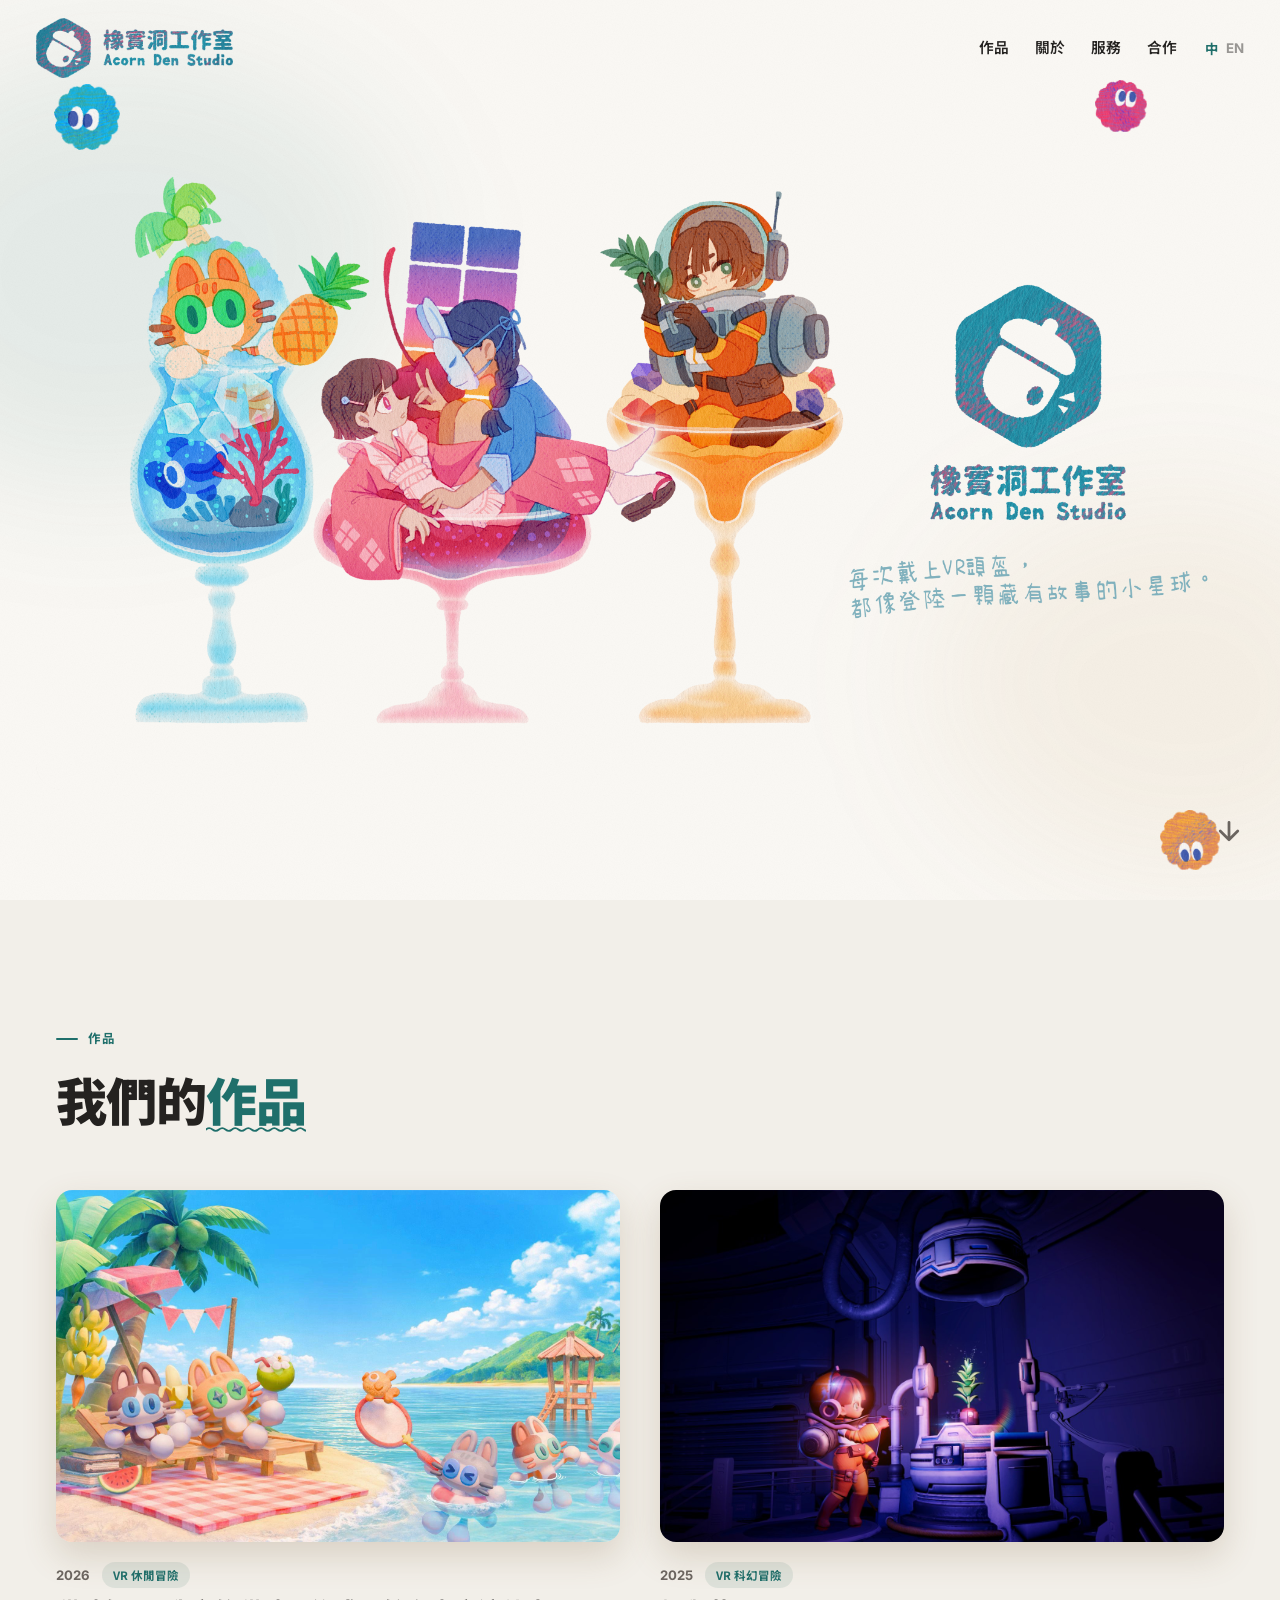
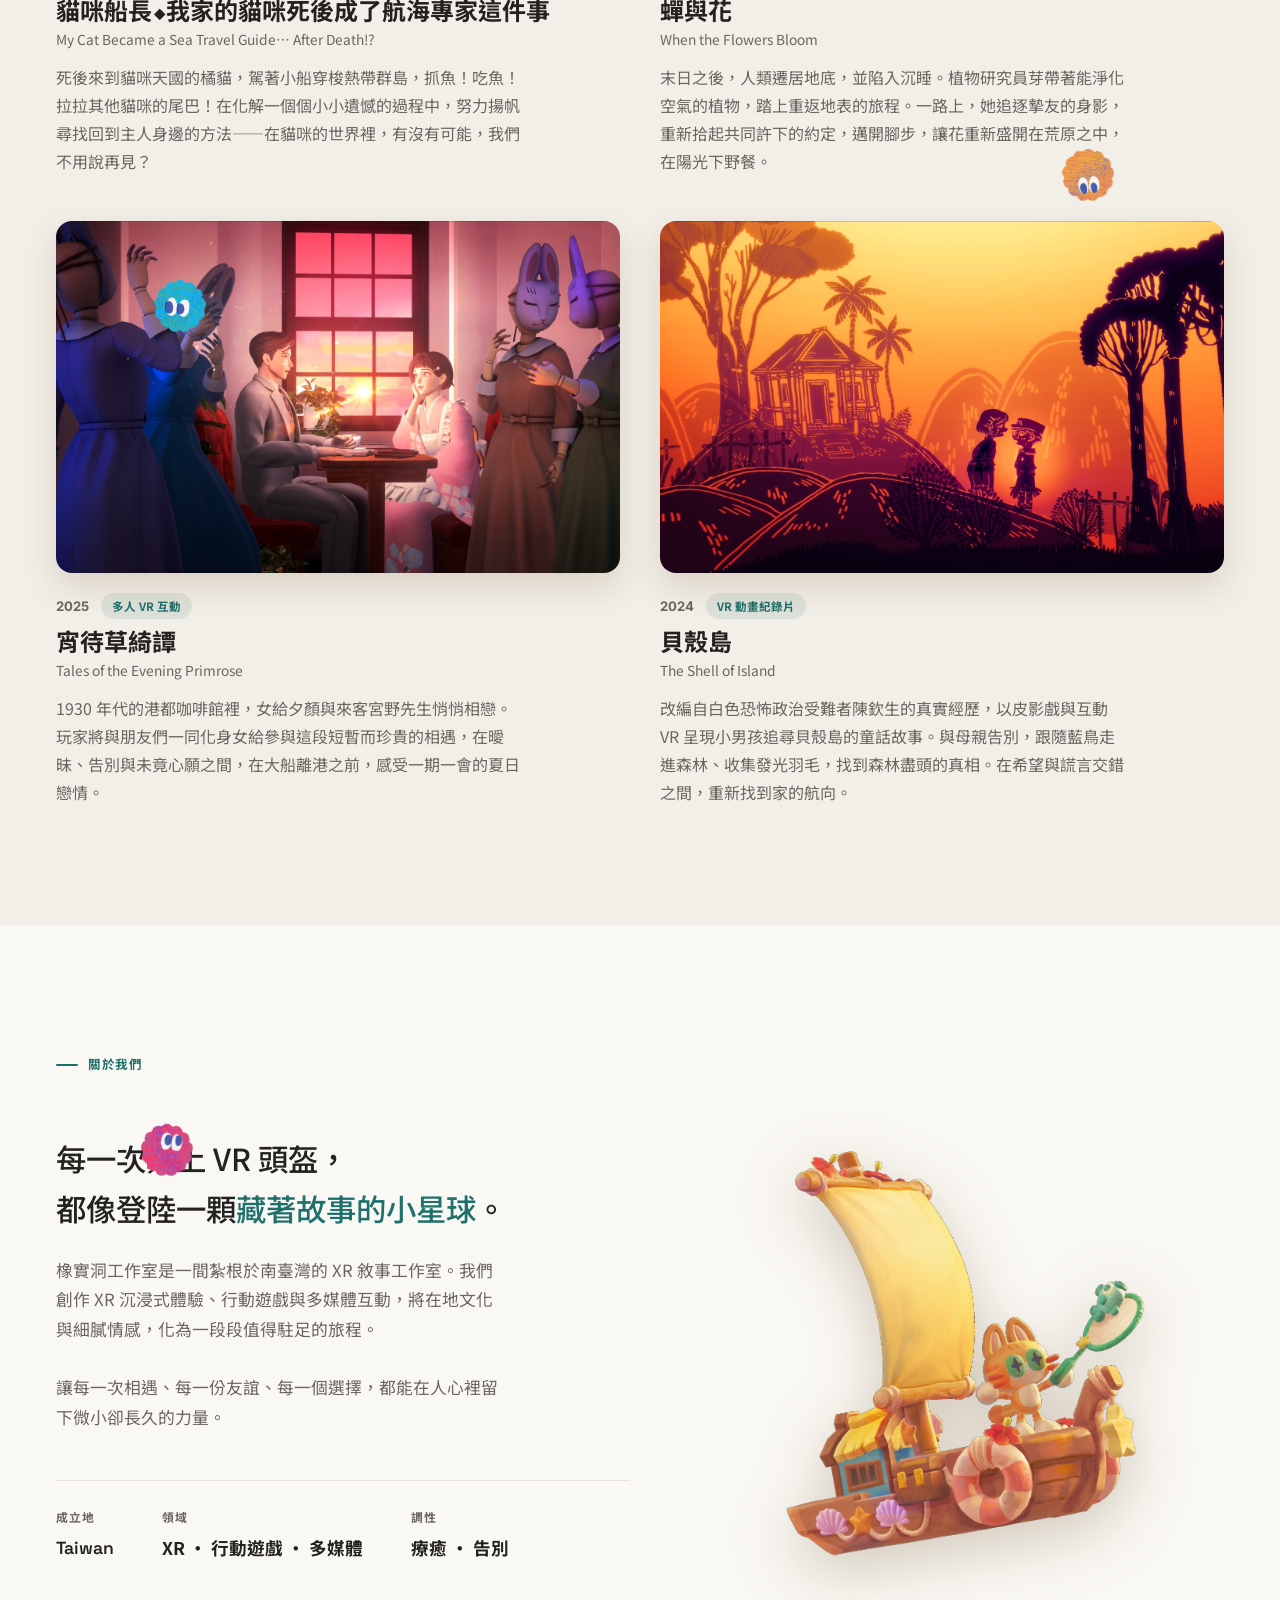
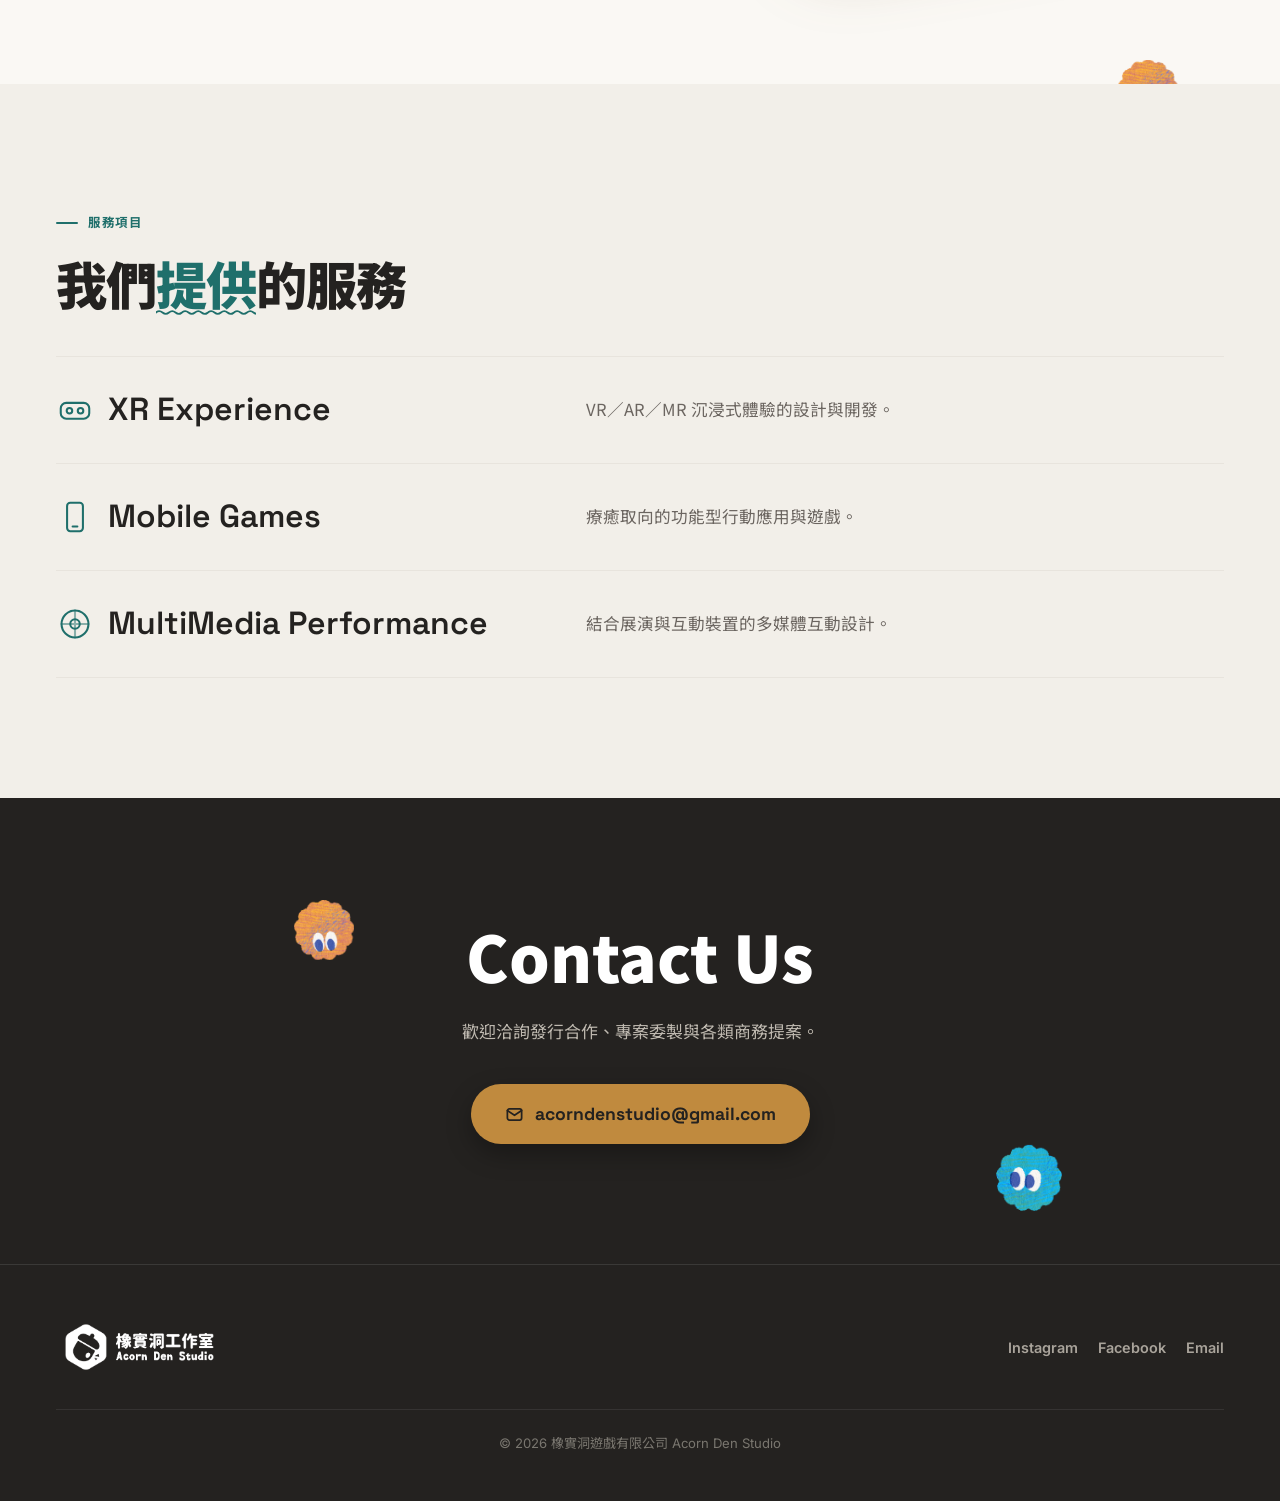
==== commit d00b604e: "update with keyart and ball" ====
--- a/index.html
+++ b/index.html
@@ -4,6 +4,8 @@
 <meta charset="UTF-8">
 <meta name="viewport" content="width=device-width, initial-scale=1.0">
 <title>橡實洞工作室 Acorn Den Studio</title>
+<link rel="icon" type="image/png" href="assets/favicon.png">
+<link rel="apple-touch-icon" href="assets/favicon.png">
 <link rel="preconnect" href="https://fonts.googleapis.com">
 <link rel="preconnect" href="https://fonts.gstatic.com" crossorigin>
 <link href="https://fonts.googleapis.com/css2?family=Space+Grotesk:wght@400;500;600;700&family=Inter:wght@400;500;600;700&family=Noto+Sans+TC:wght@400;500;700;900&display=swap" rel="stylesheet">
@@ -48,7 +50,8 @@
   .nav-r{display:flex;align-items:center;gap:28px}
   .nav-links{display:flex;gap:26px}
   .nav-links a{font-weight:600;font-size:.92rem;color:var(--ink);position:relative;padding:3px 0}
-  .nav-links a::after{content:"";position:absolute;left:0;bottom:-1px;width:0;height:2px;background:var(--coral);border-radius:2px;transition:width .3s}
+  .nav-links a::after{content:"";position:absolute;left:0;bottom:-5px;width:0;height:6px;overflow:hidden;transition:width .35s cubic-bezier(.22,.61,.36,1);
+    background:url("data:image/svg+xml,%3Csvg xmlns='http://www.w3.org/2000/svg' width='24' height='6' viewBox='0 0 24 6'%3E%3Cpath d='M0 3 Q3 .6 6 3 T12 3 T18 3 T24 3' fill='none' stroke='%231F6F6B' stroke-width='1.6' stroke-linecap='round'/%3E%3C/svg%3E") repeat-x left center/24px 6px}
   .nav-links a:hover::after{width:100%}
   .lang{display:flex;gap:8px;font-weight:700;font-size:.82rem}
   .lang button{background:none;border:none;cursor:pointer;color:var(--ink);opacity:.45;font-family:var(--body);font-weight:700;padding:0;transition:opacity .25s}
@@ -57,19 +60,65 @@
   /* HERO：中央大圖，靠近標題列 */
   .hero{
     min-height:100vh;display:flex;flex-direction:column;align-items:center;justify-content:center;
-    padding:96px 36px 40px;position:relative;
-    background:
-      radial-gradient(60% 50% at 50% 30%, #FFFFFF 0%, var(--clay) 55%, var(--clay-deep) 100%);
-  }
-  .hero-stage{width:min(100%,1040px);margin:0 auto}
+    padding:96px 36px 40px;position:relative;overflow:hidden;
+  }
+  /* 極淡有機色塊，緩慢漂移 */
+  .blob{position:absolute;pointer-events:none;filter:blur(70px);animation:drift 28s ease-in-out infinite alternate}
+  .blob.b1{width:540px;height:430px;left:-140px;top:6%;background:rgba(31,111,107,.09);border-radius:46% 54% 60% 40%/50% 44% 56% 50%}
+  .blob.b2{width:470px;height:390px;right:-120px;bottom:2%;background:rgba(192,138,62,.08);border-radius:58% 42% 44% 56%/46% 58% 42% 54%;animation-duration:34s;animation-delay:-9s}
+  @keyframes drift{
+    0%{transform:translate(0,0) rotate(0deg)}
+    100%{transform:translate(46px,-34px) rotate(9deg)}
+  }
+  .hero-stage{width:min(100%,1248px);margin:0 auto;position:relative;z-index:1}
   /* 中央大圖 */
   .showcase{
     position:relative;width:100%;border-radius:26px;overflow:hidden;
     box-shadow:0 12px 32px rgba(51,39,30,.12);
     aspect-ratio:16/9;
-    background:#8fcfe8 url('assets/captain_cat_beach.png') center/cover no-repeat;
-  }
-  .showcase .sc-logo{position:absolute;left:5.5%;bottom:11%;width:min(36%,340px);z-index:2;filter:drop-shadow(0 4px 14px rgba(30,20,14,.45))}
+    background:#f5f1e800 url('assets/hero_key.png') center/cover no-repeat;
+  }
+
+  body[data-lang="en"] .showcase {
+    background-image: url('assets/hero_key_e.png');
+  }
+  .showcase.reveal{clip-path:inset(8% 5% 8% 5% round 26px);transform:none;transition:opacity .8s ease,clip-path 1.15s cubic-bezier(.22,.61,.36,1)}
+  .showcase.reveal.in{clip-path:inset(0 0 0 0 round 26px)}
+
+  /* 漂浮毛球：各版面自己的裝飾，隨版面捲入捲出，跟著滑鼠飄，可以戳 */
+  .fpuff{position:absolute;z-index:2;cursor:pointer;will-change:transform;
+    display:none;transition:scale .3s ease}
+  body.puffs-on .fpuff{display:block}
+  .fpuff:hover{scale:1.1}
+  .fpuff img{width:100%;display:block;pointer-events:none;
+    animation:puffspin 30s linear infinite, puffsway 4.6s ease-in-out infinite alternate}
+  .fpuff.p1{width:66px}
+  .fpuff.p2{width:52px}
+  .fpuff.p2 img{animation-duration:24s,5.4s;animation-delay:0s,-2s;animation-direction:reverse,alternate}
+  .fpuff.p3{width:60px}
+  .fpuff.p3 img{animation-duration:36s,5s;animation-delay:0s,-3.4s}
+  @keyframes puffspin{to{rotate:360deg}}
+  @keyframes puffsway{from{translate:0 0}to{translate:0 -12px}}
+  /* hero 三顆貼著首圖旁 */
+  .hero-stage .fpuff.p1{left:-84px;top:9%}
+  .hero-stage .fpuff.p2{right:-40px;top:-30px}
+  .hero-stage .fpuff.p3{right:-92px;bottom:12%}
+  @media(max-width:1450px){
+    .hero-stage .fpuff.p1{left:1.5%;top:-26px}
+    .hero-stage .fpuff.p2{right:8%;top:-30px}
+    .hero-stage .fpuff.p3{right:2%;bottom:-24px}
+  }
+  /* 戳一下：輕輕原地彈一下（純縮放） */
+  .fpuff.poke{animation:poke .4s cubic-bezier(.34,1.4,.64,1)}
+  @keyframes poke{
+    0%{scale:1}35%{scale:1.14}68%{scale:.96}100%{scale:1}}
+  @media(max-width:880px){
+    .fpuff.p1{width:42px}.fpuff.p2{width:34px}.fpuff.p3{width:38px}
+    .hero-stage .fpuff.p1{left:2%;top:-16px}
+    .hero-stage .fpuff.p2{right:16%;top:-22px}
+    .hero-stage .fpuff.p3{right:3%;bottom:-16px}
+  }
+
   /* 下滑箭頭，靠圖右邊，不圈起來 */
   .hero-arrow{display:flex;justify-content:flex-end;margin-top:26px}
   .hero-arrow a{display:inline-flex;color:var(--ink-soft);transition:color .3s,transform .3s}
@@ -78,12 +127,15 @@
   @keyframes bob{0%,100%{transform:translateY(0)}50%{transform:translateY(5px)}}
 
   /* 段落骨架 */
-  .sec{padding:120px 0;position:relative}
+  .sec{padding:120px 0;position:relative;overflow:hidden}
   .kicker{display:inline-flex;align-items:center;gap:10px;font-weight:700;font-size:.78rem;letter-spacing:.14em;text-transform:uppercase;color:var(--coral);margin-bottom:1.2rem}
   .kicker::before{content:"";width:22px;height:2px;background:var(--coral);border-radius:2px}
   h2.big{font-family:var(--disp);font-size:clamp(2rem,4vw,3.2rem);font-weight:600;letter-spacing:-.03em}
   h2.big.zh,h2.big .zh{font-family:var(--han)}
-  h2.big .accent{color:var(--coral)}
+  h2.big .accent{color:var(--coral);position:relative;display:inline-block}
+  h2.big .accent::after{content:"";position:absolute;left:0;bottom:-.06em;width:0;height:7px;overflow:hidden;transition:width .8s cubic-bezier(.22,.61,.36,1) .55s;
+    background:url("data:image/svg+xml,%3Csvg xmlns='http://www.w3.org/2000/svg' width='26' height='7' viewBox='0 0 26 7'%3E%3Cpath d='M0 3.5 Q3.25 .7 6.5 3.5 T13 3.5 T19.5 3.5 T26 3.5' fill='none' stroke='%231F6F6B' stroke-width='1.8' stroke-linecap='round'/%3E%3C/svg%3E") repeat-x left center/26px 7px}
+  .in .accent::after,.reveal.in .accent::after{width:100%}
 
   /* WORKS：四格兩兩並排（參考 Rayark News 排版） */
   .works{background:var(--clay-deep)}
@@ -94,7 +146,12 @@
   .work{display:flex;flex-direction:column}
   .work-thumb{width:100%;aspect-ratio:16/10;border-radius:16px;overflow:hidden;position:relative;box-shadow:0 14px 34px rgba(120,90,50,.2);transition:transform .4s cubic-bezier(.34,1.3,.64,1),box-shadow .4s}
   .work:hover .work-thumb{transform:translateY(-6px);box-shadow:0 22px 44px rgba(120,90,50,.3)}
-  .work-thumb .img{position:absolute;inset:0;background-size:cover;background-position:center}
+  .work-thumb .img{position:absolute;inset:0;background-size:cover;background-position:center;transform:scale(1.12);transition:transform 1.3s cubic-bezier(.22,.61,.36,1)}
+  .work.reveal.in .work-thumb .img{transform:scale(1)}
+  .work:hover .work-thumb .img{transform:scale(1.05);transition-duration:.6s}
+  /* hover 影片預覽（在 .work-thumb 加 data-video="assets/xxx.mp4" 即生效） */
+  .work-thumb .vprev{position:absolute;inset:0;width:100%;height:100%;object-fit:cover;z-index:1;opacity:0;transition:opacity .35s}
+  .work:hover .work-thumb .vprev{opacity:1}
   .work-thumb.cc .img{background-image:url('assets/captain_cat_beach.png');background-color:#8fcfe8}
   .work-thumb .logo-on{position:absolute;left:6%;bottom:9%;width:min(46%,220px);z-index:2;filter:drop-shadow(0 3px 10px rgba(30,20,14,.4))}
   /* 待製作縮圖 */
@@ -111,6 +168,7 @@
   .work h3.zh{font-family:var(--han)}
   .work .romaji{font-family:var(--han);font-size:.86rem;color:var(--ink-soft);margin-bottom:12px}
   .work .desc{color:var(--ink-soft);font-size:1rem;max-width:52ch}
+  .work h3 .subttl{display:block;font-size:.6em;font-weight:600;color:var(--ink-soft);margin-top:.35em;letter-spacing:.01em}
 
   /* ABOUT */
   .about-grid{display:grid;grid-template-columns:1.1fr 1fr;gap:72px;align-items:center;margin-top:2.4rem}
@@ -155,21 +213,58 @@
   .foot .social a:hover{color:var(--sun)}
   .foot .copy{color:rgba(251,244,231,.4);font-size:.82rem;width:100%;text-align:center;margin-top:10px;border-top:1px solid rgba(255,255,255,.08);padding-top:22px}
 
-  .reveal{opacity:0;transform:translateY(28px);transition:opacity .9s ease,transform .9s cubic-bezier(.22,.61,.36,1)}
+  /* ===== 區塊底色 ===== */
+  #works{background:var(--clay-deep)}
+  #about{background:var(--clay)}
+  #studio{background:var(--clay-deep)}
+  #contact{background:var(--ink)}
+
+  /* nav 夜間模式：捲到深色水域時 */
+  nav.night .nav-links a,nav.night .lang button{color:#F0EDE8}
+  nav.night .lang button.on{color:#7FD1C3}
+  nav.night.solid{background:rgba(30,28,26,.8)}
+
+  .reveal{opacity:0;transform:translateY(30px);transition:opacity .8s ease,transform .95s cubic-bezier(.34,1.3,.64,1)}
   .reveal.in{opacity:1;transform:none}
   .reveal.delay{transition-delay:.16s}
+  /* 作品卡依序進場 */
+  .work-grid .work:nth-child(2){transition-delay:.08s}
+  .work-grid .work:nth-child(3){transition-delay:.16s}
+  .work-grid .work:nth-child(4){transition-delay:.24s}
+
+  /* 標題逐行遮罩上浮 */
+  .tline{overflow:hidden}
+  span.tline{display:inline-block;vertical-align:bottom;padding-bottom:.08em}
+  p.tline{display:block}
+  .tinner{display:inline-block;transform:translateY(118%);transition:transform 1.05s cubic-bezier(.22,.61,.36,1) .1s}
+  .in .tinner{transform:none}
+
+  /* 紙張顆粒質感（極淡） */
+  body::after{content:"";position:fixed;inset:0;z-index:2000;pointer-events:none;opacity:.045;mix-blend-mode:multiply;
+    background-image:url("data:image/svg+xml,%3Csvg xmlns='http://www.w3.org/2000/svg' width='160' height='160'%3E%3Cfilter id='n'%3E%3CfeTurbulence type='fractalNoise' baseFrequency='0.9' numOctaves='2'/%3E%3CfeColorMatrix type='saturate' values='0'/%3E%3C/filter%3E%3Crect width='160' height='160' filter='url(%23n)'/%3E%3C/svg%3E")}
+
+  /* logo 搖一搖彩蛋 */
+  @keyframes wiggle{0%,100%{transform:rotate(0)}30%{transform:rotate(-3deg)}70%{transform:rotate(2.2deg)}}
+  .brand:hover img,.flogo:hover img{animation:wiggle .5s ease-in-out}
 
   @media(max-width:880px){
     nav,.wrap{padding-left:20px;padding-right:20px}
     .nav-links{display:none}
     .sec{padding:80px 0}
-    .showcase{aspect-ratio:4/3}
     .work-grid{grid-template-columns:1fr;gap:40px}
     .about-grid{grid-template-columns:1fr;gap:40px}
     .about-visual{order:-1}
     .srow{grid-template-columns:1fr;gap:10px}
   }
-  @media(prefers-reduced-motion:reduce){*{animation:none!important;scroll-behavior:auto!important}.reveal{opacity:1;transform:none;transition:none}}
+  @media(prefers-reduced-motion:reduce){
+    *{animation:none!important;scroll-behavior:auto!important}
+    .reveal{opacity:1;transform:none;transition:none}
+    .showcase.reveal{clip-path:none;transition:none}
+    .work-thumb .img{transform:none;transition:none}
+    .tinner{transform:none!important;transition:none!important}
+    h2.big .accent::after{width:100%;transition:none}
+    body::after{display:none}
+  }
   :focus-visible{outline:3px solid var(--coral);outline-offset:3px;border-radius:5px}
 </style>
 </head>
@@ -195,9 +290,12 @@
   </div>
 </nav>
 
-<!-- ===== HERO：中央大圖 ===== -->
-<header class="hero" id="top">
+<header class="hero" id="top" data-bg="#FAF8F4">
+  <div class="blob b1"></div><div class="blob b2"></div>
   <div class="hero-stage">
+    <div class="fpuff p1" data-speed=".34" aria-hidden="true"><img src="assets/puff_blue.png" alt=""></div>
+    <div class="fpuff p2" data-speed=".62" aria-hidden="true"><img src="assets/puff_pink.png" alt=""></div>
+    <div class="fpuff p3" data-speed=".46" aria-hidden="true"><img src="assets/puff_orange.png" alt=""></div>
     <div class="showcase reveal"></div>
     <div class="hero-arrow">
       <a href="#works" aria-label="往下看作品">
@@ -207,8 +305,10 @@
   </div>
 </header>
 
-<!-- ===== WORKS：四格兩兩並排 ===== -->
-<section class="sec works" id="works">
+<section class="sec works" id="works" data-bg="#F2EFE9">
+  <div class="fpuff p2" data-speed=".35" style="right:8%;top:150px" aria-hidden="true"><img src="assets/puff_pink.png" alt=""></div>
+  <div class="fpuff p2" data-speed="-.2" style="left:12%;top:800px" aria-hidden="true"><img src="assets/puff_blue.png" alt=""></div>
+  <div class="fpuff p2" data-speed=".25" style="right:13%;bottom:500px" aria-hidden="true"><img src="assets/puff_orange.png" alt=""></div>
   <div class="wrap">
     <div class="works-head reveal">
       <span class="kicker"><span class="zh">作品</span><span class="en">Works</span></span>
@@ -216,59 +316,56 @@
     </div>
 
     <div class="work-grid">
-      <!-- 1. 貓咪船長 -->
       <article class="work reveal">
         <div class="work-thumb cc"><div class="img"></div><img class="logo-on" src="assets/captain_cat_logo_shadow.png" alt=""></div>
         <div class="work-meta"><span class="date">2026</span><span class="tag zh">VR 休閒冒險</span><span class="tag en">VR Cozy Adventure</span></div>
-        <h3 class="zh">貓咪船長</h3><h3 class="en">Captain Cat</h3>
-        <p class="romaji">我家的貓咪死後成了航海專家這件事 · My Cat Became a Sea Travel Guide… After Death!?</p>
-        <p class="desc zh">死後來到貓咪天國的橘貓，駕著小船穿梭熱帶群島，在化解一個個小小遺憾的過程中，尋找重返主人身邊的方法——在貓咪的世界裡，告別也可以很溫柔。</p>
-        <p class="desc en">An orange cat wakes in a sun-soaked feline heaven and sails between tropical islands, easing one small regret after another — searching for the way home. Here, even goodbye can be gentle.</p>
+        <h3 class="zh">貓咪船長⬥我家的貓咪死後成了航海專家這件事</h3><h3 class="en">Captain Cat⬥My Cat Became a Sea Travel Guide… After Death!?<span class="subttl">貓咪船長⬥我家的貓咪死後成了航海專家這件事</span></h3>
+        <p class="romaji">My Cat Became a Sea Travel Guide… After Death!?</p>
+        <p class="desc zh">死後來到貓咪天國的橘貓，駕著小船穿梭熱帶群島，抓魚！吃魚！拉拉其他貓咪的尾巴！在化解一個個小小遺憾的過程中，努力揚帆尋找回到主人身邊的方法——在貓咪的世界裡，有沒有可能，我們不用說再見？</p>
+        <p class="desc en">An orange cat arrives in feline heaven and sets sail among tropical islands. Catch fish! Eat fish! Tug other cats' tails! Easing one small regret after another, he sails on in search of a way back to his owner — in the world of cats, is it possible that we never have to say goodbye?</p>
       </article>
 
-      <!-- 2. 蟬與花 -->
       <article class="work reveal">
-        <div class="work-thumb tba"><span class="ph zh"><svg viewBox="0 0 24 24" fill="none" stroke="currentColor" stroke-width="1.8" stroke-linecap="round" stroke-linejoin="round"><rect x="3" y="4" width="18" height="16" rx="3"/><circle cx="8.5" cy="9.5" r="1.6"/><path d="M21 16l-5-5L5 20"/></svg>主視覺準備中</span><span class="ph en"><svg viewBox="0 0 24 24" fill="none" stroke="currentColor" stroke-width="1.8" stroke-linecap="round" stroke-linejoin="round"><rect x="3" y="4" width="18" height="16" rx="3"/><circle cx="8.5" cy="9.5" r="1.6"/><path d="M21 16l-5-5L5 20"/></svg>Key art coming</span></div>
-        <div class="work-meta"><span class="date zh">準備中</span><span class="date en">In progress</span><span class="tag soon zh">即將登場</span><span class="tag soon en">Coming soon</span></div>
-        <h3 class="zh">蟬與花</h3><h3 class="en">Cicada &amp; Flower</h3>
-        <p class="romaji">Cicada &amp; Flower</p>
-        <p class="desc zh">一段關於夏日與短暫的故事。完整介紹與主視覺即將登場。</p>
-        <p class="desc en">A story about summer, and things that don't last. Full details and key art coming soon.</p>
+        <div class="work-thumb"><div class="img" style="background-image:url('assets/work_flowers.jpg')"></div></div>
+        <div class="work-meta"><span class="date">2025</span><span class="tag zh">VR 科幻冒險</span><span class="tag en">VR Sci-Fi Adventure</span></div>
+        <h3 class="zh">蟬與花</h3><h3 class="en">When the Flowers Bloom<span class="subttl">蟬與花</span></h3>
+        <p class="romaji">When the Flowers Bloom</p>
+        <p class="desc zh">末日之後，人類遷居地底，並陷入沉睡。植物研究員芽帶著能淨化空氣的植物，踏上重返地表的旅程。一路上，她追逐摯友的身影，重新拾起共同許下的約定，邁開腳步，讓花重新盛開在荒原之中，在陽光下野餐。</p>
+        <p class="desc en">After the end of the world, humanity retreats underground and falls into a long sleep. Ya, a botanist carrying air-purifying plants, journeys back to the surface — chasing the shadow of her dearest friend, picking up a promise they once made, and letting flowers bloom across the wasteland again, until they can picnic in the sun.</p>
       </article>
 
-      <!-- 3. 宵待草綺譚 -->
       <article class="work reveal">
-        <div class="work-thumb tba"><span class="ph zh"><svg viewBox="0 0 24 24" fill="none" stroke="currentColor" stroke-width="1.8" stroke-linecap="round" stroke-linejoin="round"><rect x="3" y="4" width="18" height="16" rx="3"/><circle cx="8.5" cy="9.5" r="1.6"/><path d="M21 16l-5-5L5 20"/></svg>主視覺準備中</span><span class="ph en"><svg viewBox="0 0 24 24" fill="none" stroke="currentColor" stroke-width="1.8" stroke-linecap="round" stroke-linejoin="round"><rect x="3" y="4" width="18" height="16" rx="3"/><circle cx="8.5" cy="9.5" r="1.6"/><path d="M21 16l-5-5L5 20"/></svg>Key art coming</span></div>
-        <div class="work-meta"><span class="date zh">準備中</span><span class="date en">In progress</span><span class="tag soon zh">即將登場</span><span class="tag soon en">Coming soon</span></div>
-        <h3 class="zh">宵待草綺譚</h3><h3 class="en">Yoimachigusa</h3>
-        <p class="romaji">A Tale of the Evening Primrose</p>
-        <p class="desc zh">一則於夜色中靜靜綻放的奇譚。完整介紹與主視覺即將登場。</p>
-        <p class="desc en">A strange, tender tale that blooms only after dark. Full details and key art coming soon.</p>
+        <div class="work-thumb"><div class="img" style="background-image:url('assets/work_primrose.jpg')"></div></div>
+        <div class="work-meta"><span class="date">2025</span><span class="tag zh">多人 VR 互動</span><span class="tag en">Multiplayer VR Experience</span></div>
+        <h3 class="zh">宵待草綺譚</h3><h3 class="en">Tales of the Evening Primrose<span class="subttl">宵待草綺譚</span></h3>
+        <p class="romaji">Tales of the Evening Primrose</p>
+        <p class="desc zh">1930 年代的港都咖啡館裡，女給夕顏與來客宮野先生悄悄相戀。玩家將與朋友們一同化身女給參與這段短暫而珍貴的相遇，在曖昧、告別與未竟心願之間，在大船離港之前，感受一期一會的夏日戀情。</p>
+        <p class="desc en">In a 1930s harbor-town café, the waitress Yugao and a visiting guest, Mr. Miyano, quietly fall in love. You and your friends step into the roles of café girls of that era, sharing this brief, precious encounter — drifting between flirtation, farewell, and unspoken wishes, savoring a once-in-a-lifetime summer romance before the great ship leaves port.</p>
       </article>
 
-      <!-- 4. 貝殼島 -->
       <article class="work reveal">
-        <div class="work-thumb tba"><span class="ph zh"><svg viewBox="0 0 24 24" fill="none" stroke="currentColor" stroke-width="1.8" stroke-linecap="round" stroke-linejoin="round"><rect x="3" y="4" width="18" height="16" rx="3"/><circle cx="8.5" cy="9.5" r="1.6"/><path d="M21 16l-5-5L5 20"/></svg>主視覺準備中</span><span class="ph en"><svg viewBox="0 0 24 24" fill="none" stroke="currentColor" stroke-width="1.8" stroke-linecap="round" stroke-linejoin="round"><rect x="3" y="4" width="18" height="16" rx="3"/><circle cx="8.5" cy="9.5" r="1.6"/><path d="M21 16l-5-5L5 20"/></svg>Key art coming</span></div>
-        <div class="work-meta"><span class="date zh">準備中</span><span class="date en">In progress</span><span class="tag soon zh">即將登場</span><span class="tag soon en">Coming soon</span></div>
-        <h3 class="zh">貝殼島</h3><h3 class="en">The Shell of Island</h3>
+        <div class="work-thumb"><div class="img" style="background-image:url('assets/work_shells.jpg')"></div></div>
+        <div class="work-meta"><span class="date">2024</span><span class="tag zh">VR 動畫紀錄片</span><span class="tag en">VR Animated Documentary</span></div>
+        <h3 class="zh">貝殼島</h3><h3 class="en">The Island of Shells<span class="subttl">貝殼島</span></h3>
         <p class="romaji">The Shell of Island</p>
-        <p class="desc zh">一座藏在貝殼裡的小島。完整介紹與主視覺即將登場。</p>
-        <p class="desc en">A little island tucked inside a shell. Full details and key art coming soon.</p>
+        <p class="desc zh">改編自白色恐怖政治受難者陳欽生的真實經歷，以皮影戲與互動 VR 呈現小男孩追尋貝殼島的童話故事。與母親告別，跟隨藍鳥走進森林、收集發光羽毛，找到森林盡頭的真相。在希望與謊言交錯之間，重新找到家的航向。</p>
+        <p class="desc en">Adapted from the true story of Chen Chin-sheng, a survivor of Taiwan's White Terror, this shadow-puppet interactive VR work tells the fairy tale of a boy searching for the Island of Shells. Bidding his mother farewell, he follows a blue bird into the forest, gathering glowing feathers to reach the truth at its end — and, where hope and lies intertwine, finds a new heading for home.</p>
       </article>
     </div>
   </div>
 </section>
 
-<!-- ===== ABOUT ===== -->
-<section class="sec" id="about">
+<section class="sec" id="about" data-bg="#FAF8F4">
+  <div class="fpuff p2" data-speed=".4" style="left:11%;top:128px" aria-hidden="true"><img src="assets/puff_pink.png" alt=""></div>
+  <div class="fpuff p3" data-speed=".4" style="right:8%;bottom:34px" aria-hidden="true"><img src="assets/puff_orange.png" alt=""></div>
   <div class="wrap">
     <span class="kicker reveal"><span class="zh">關於我們</span><span class="en">About us</span></span>
     <div class="about-grid">
       <div class="reveal">
-        <p class="about-lead zh">我們相信，<span class="hl">告別</span>也能是一段溫柔、幽默、帶著療癒感的旅程。</p>
-        <p class="about-lead en">We believe even a <span class="hl">farewell</span> can be tender, funny, and quietly healing.</p>
-        <p class="sub zh">橡實洞工作室是一間紮根台灣的療癒系內容工作室。我們橫跨 XR 沉浸式體驗、行動遊戲與多媒體互動，把在地的情感紋理，化為一個個可以鑽進去歇息的小宇宙。小小的、慢慢的、可愛的，但對待每一份情感都很認真。</p>
-        <p class="sub en">Acorn Den Studio is a healing-focused content studio rooted in Taiwan, working across XR experiences, mobile games, and multimedia. We turn local emotional texture into little worlds you can burrow into and rest — small, slow, adorable, yet serious about every feeling we hold.</p>
+        <p class="about-lead zh">每一次戴上 VR 頭盔，<br>都像登陸一顆<span class="hl">藏著故事的小星球</span>。</p>
+        <p class="about-lead en">Every time you put on a VR headset, it's like landing on a <span class="hl">little planet where a story is waiting</span>.</p>
+        <p class="sub zh">橡實洞工作室是一間紮根於南臺灣的 XR 敘事工作室。我們創作 XR 沉浸式體驗、行動遊戲與多媒體互動，將在地文化與細膩情感，化為一段段值得駐足的旅程。<br><br>讓每一次相遇、每一份友誼、每一個選擇，都能在人心裡留下微小卻長久的力量。</p>
+        <p class="sub en">Acorn Den Studio is an XR storytelling studio rooted in southern Taiwan. <br><br>We craft immersive XR experiences, mobile games, and interactive media, weaving local culture and delicate emotion into journeys worth lingering in — so that every encounter, every friendship, and every choice leaves a small but lasting strength in the heart.</p>
         <div class="about-meta">
           <div><div class="k zh">成立地</div><div class="k en">Based in</div><div class="v">Taiwan</div></div>
           <div><div class="k zh">領域</div><div class="k en">Field</div><div class="v zh">XR · 行動遊戲 · 多媒體</div><div class="v en">XR · Mobile · Multimedia</div></div>
@@ -282,8 +379,8 @@
   </div>
 </section>
 
-<!-- ===== STUDIO ===== -->
-<section class="sec works" id="studio">
+<section class="sec works" id="studio" data-bg="#F2EFE9">
+  <div class="fpuff p1" data-speed=".35" style="left:7%;bottom:30px" aria-hidden="true"><img src="assets/puff_blue.png" alt=""></div>
   <div class="wrap">
     <span class="kicker reveal"><span class="zh">服務項目</span><span class="en">What we do</span></span>
     <h2 class="big reveal"><span class="zh">我們<span class="accent">提供</span>的服務</span><span class="en">What we <span class="accent">offer</span></span></h2>
@@ -307,13 +404,14 @@
   </div>
 </section>
 
-<!-- ===== CONTACT ===== -->
-<section class="sec contact" id="contact">
+<section class="sec contact" id="contact" data-bg="#242220">
+  <div class="fpuff p3" data-speed=".6" style="left:23%;top:calc(15% + 150px)" aria-hidden="true"><img src="assets/puff_orange.png" alt=""></div>
+  <div class="fpuff p1" data-speed=".28" style="right:17%;bottom:calc(32% - 150px)" aria-hidden="true"><img src="assets/puff_blue.png" alt=""></div>
   <div class="wrap reveal">
     <h2 class="en">Contact Us</h2>
     <h2 class="zh">Contact Us</h2>
-    <p class="zh">歡迎洽詢發行合作、專案委製與各類商務提案，我們會盡快回覆。</p>
-    <p class="en">For publishing, commissioned projects, and business enquiries — we'll get back to you shortly.</p>
+    <p class="zh">歡迎洽詢發行合作、專案委製與各類商務提案。</p>
+    <p class="en">For publishing, commissioned projects, and business enquiries.</p>
     <a href="mailto:acorndenstudio@gmail.com" class="mail">
       <svg viewBox="0 0 24 24" fill="none" stroke="currentColor" stroke-width="2.2" stroke-linecap="round" stroke-linejoin="round"><rect x="3" y="5" width="18" height="14" rx="2.5"/><path d="M3 7l9 6 9-6"/></svg>
       acorndenstudio@gmail.com
@@ -331,13 +429,109 @@
   </div>
 </footer>
 
+<script src="https://unpkg.com/lenis/dist/lenis.min.js"></script>
 <script>
   const z=document.getElementById('z'), e=document.getElementById('e');
   function setLang(l){document.body.setAttribute('data-lang',l);document.documentElement.lang=(l==='zh')?'zh-Hant':'en';z.classList.toggle('on',l==='zh');e.classList.toggle('on',l==='en')}
   const nav=document.getElementById('nav');
   const sc=()=>nav.classList.toggle('solid',scrollY>40); addEventListener('scroll',sc); sc();
+
+  const reduced=matchMedia('(prefers-reduced-motion:reduce)').matches;
+
+  // 標題文字包進遮罩，進場時逐行上浮
+  if(!reduced){
+    document.querySelectorAll('h2.big > span, p.about-lead').forEach(t=>{
+      t.innerHTML='<span class="tinner">'+t.innerHTML+'</span>';
+      t.classList.add('tline');
+    });
+  }
+
   const io=new IntersectionObserver(es=>{es.forEach(x=>{if(x.isIntersecting){x.target.classList.add('in');io.unobserve(x.target)}})},{threshold:.1,rootMargin:'0px 0px -7% 0px'});
   document.querySelectorAll('.reveal').forEach(el=>io.observe(el));
+
+  // ===== 漂浮毛球：隨所屬版面捲入捲出（視差），跟著滑鼠飄，戳了會彈 =====
+  if(!reduced){
+    let mx=0,my=0;
+    addEventListener('pointermove',e=>{mx=e.clientX/innerWidth-.5;my=e.clientY/innerHeight-.5},{passive:true});
+    const puffs=[...document.querySelectorAll('.fpuff')].map(el=>({
+      el, sec:el.closest('.hero,.sec'),
+      s:parseFloat(el.dataset.speed||'.35'),
+      d:16,
+      mx:0,my:0
+    })).filter(p=>p.sec);
+    if(puffs.length){
+      document.body.classList.add('puffs-on');
+      const loop=()=>{
+        puffs.forEach(p=>{
+          const r=p.sec.getBoundingClientRect();
+          if(r.bottom<-200||r.top>innerHeight+200)return;   // 版面不在附近就休息
+          p.mx+=(mx*p.d*2-p.mx)*.08;
+          p.my+=(my*p.d*1.2-p.my)*.08;
+          // 版面視差：版面往上捲，毛球以較慢速度下滑 → 出現、停留、離開
+          p.el.style.transform=`translate3d(${p.mx.toFixed(1)}px,${((-r.top)*p.s+p.my).toFixed(1)}px,0)`;
+        });
+        requestAnimationFrame(loop);
+      };
+      requestAnimationFrame(loop);
+      puffs.forEach(p=>{
+        p.el.addEventListener('pointerdown',()=>{
+          p.el.classList.remove('poke');
+          void p.el.offsetWidth;
+          p.el.classList.add('poke');
+        });
+        p.el.addEventListener('animationend',e=>{if(e.animationName==='poke')p.el.classList.remove('poke')});
+      });
+    }
+  }
+
+  // 作品 hover 影片預覽：在 .work-thumb 加 data-video="assets/xxx.mp4" 即生效
+  document.querySelectorAll('.work-thumb[data-video]').forEach(t=>{
+    let v=null; const w=t.closest('.work');
+    w.addEventListener('mouseenter',()=>{
+      if(!v){v=document.createElement('video');v.src=t.dataset.video;v.muted=true;v.loop=true;v.playsInline=true;v.className='vprev';t.appendChild(v)}
+      v.play().catch(()=>{});
+    });
+    w.addEventListener('mouseleave',()=>{if(v)v.pause()});
+  });
+
+  // Lenis 平滑捲動（載入失敗時自動退回原生捲動）
+  if(!reduced && window.Lenis){
+    try{
+      document.documentElement.style.scrollBehavior='auto';
+      const lenis=new Lenis({lerp:.09});
+      const raf=t=>{lenis.raf(t);requestAnimationFrame(raf)};
+      requestAnimationFrame(raf);
+      document.querySelectorAll('a[href^="#"]').forEach(a=>{
+        a.addEventListener('click',ev=>{
+          const id=a.getAttribute('href');
+          if(id.length>1){const el=document.querySelector(id);
+            if(el){ev.preventDefault();lenis.scrollTo(el,{offset:-64,duration:1.2})}}
+        });
+      });
+    }catch(err){document.documentElement.style.scrollBehavior='smooth'}
+  }
+
+  // ===== nav 夜間切換：捲入深色區塊時，導覽列轉白 =====
+  if(true){
+    const stops=[...document.querySelectorAll('[data-bg]')].map(el=>{
+      const n=parseInt(el.dataset.bg.slice(1),16);
+      return{el,c:[n>>16&255,n>>8&255,n&255]};
+    });
+    const logo=document.getElementById('navlogo');
+    const LOGO_DARK='assets/logo_h_dark.png', LOGO_WHITE='assets/logo_h_white.png';
+    let night=false, raf2=null;
+    const check=()=>{
+      raf2=null;
+      const vh=innerHeight;
+      let cur=stops[0];
+      stops.forEach(st=>{if(scrollY>=st.el.offsetTop-vh*.4)cur=st});
+      const lum=.2126*cur.c[0]+.7152*cur.c[1]+.0722*cur.c[2];
+      const nowNight=lum<120;
+      if(nowNight!==night){night=nowNight;nav.classList.toggle('night',night);if(logo)logo.src=night?LOGO_WHITE:LOGO_DARK}
+    };
+    addEventListener('scroll',()=>{if(!raf2)raf2=requestAnimationFrame(check)},{passive:true});
+    check();
+  }
 </script>
 </body>
-</html>
+</html>
